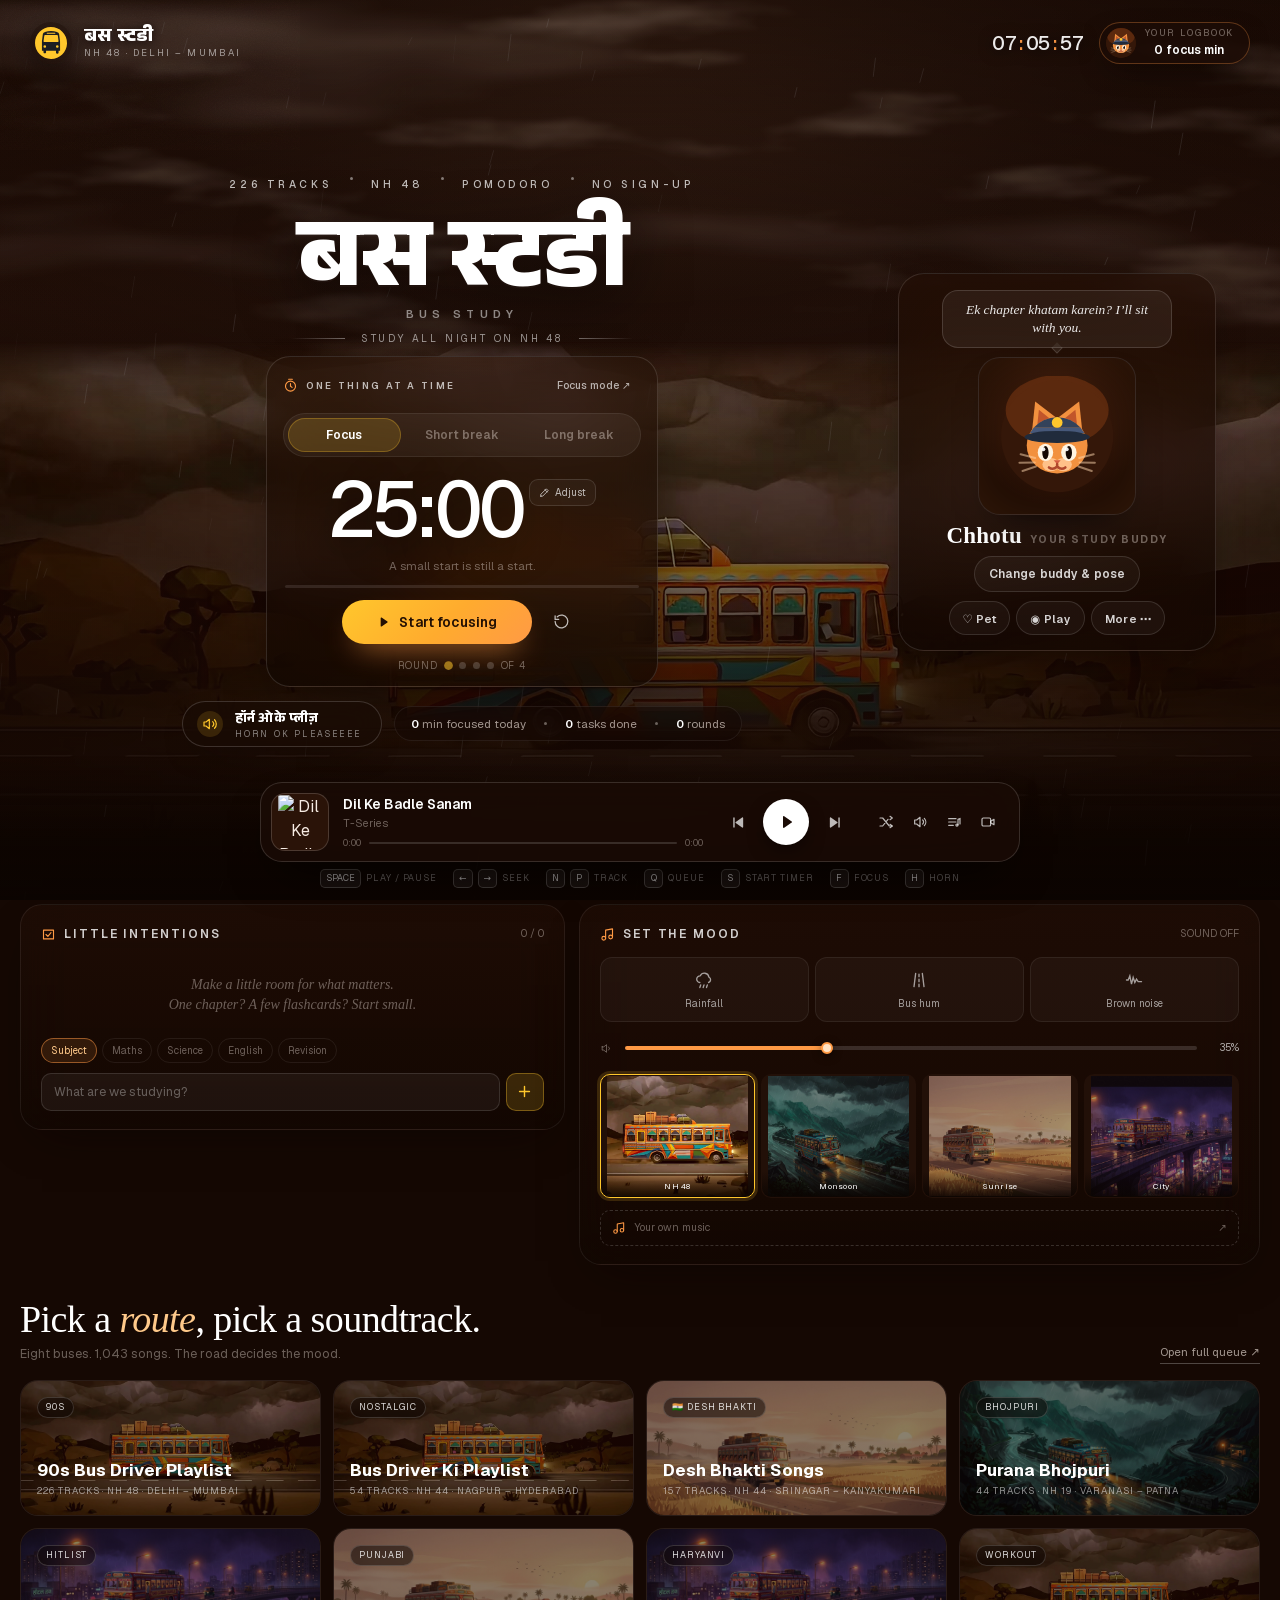
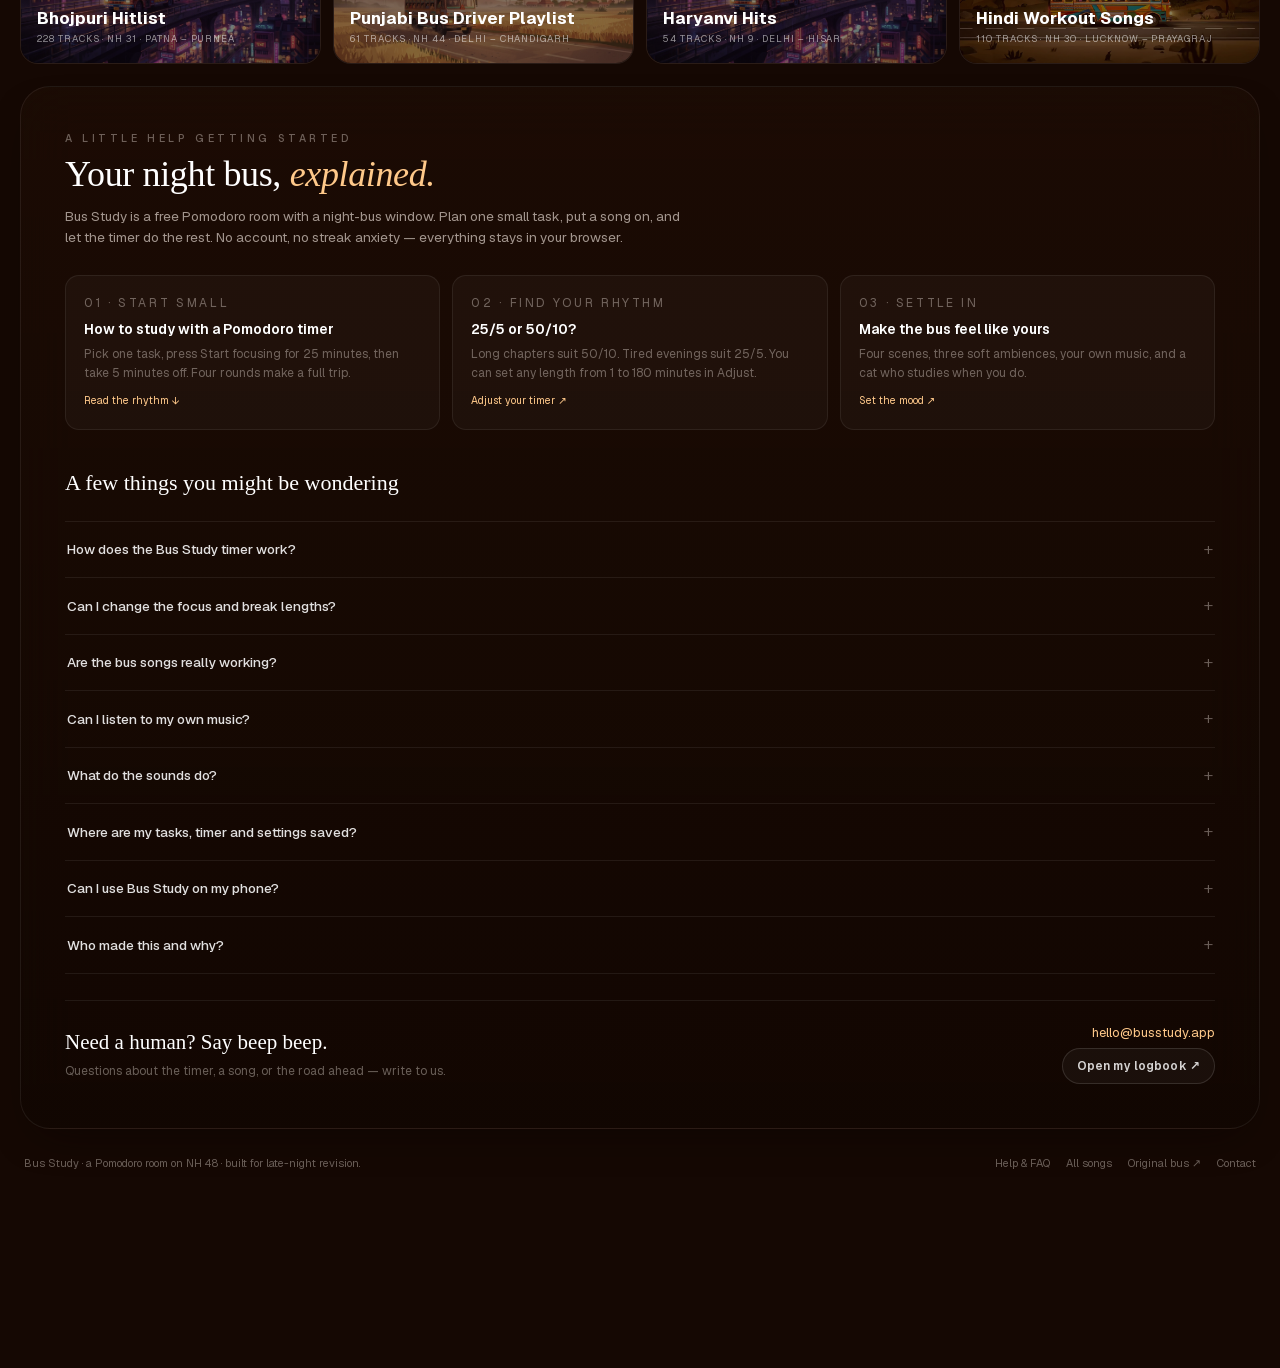
==== index.html @ 92a0882b "https://github.com/darkrho07/bus-study.git" ====
<!DOCTYPE html>
<html lang="en">
<head>
<meta charset="utf-8">
<meta name="viewport" content="width=device-width, initial-scale=1">
<title>Bus Study — A Night-Bus Pomodoro Room &amp; 90s Hindi Playlist</title>
<meta name="description" content="Study all night on NH 48. A free Pomodoro timer, tiny task list, soft rain and 1,000+ nostalgic Hindi songs — no login, no sign-up, just you and the road.">
<meta name="theme-color" content="#150803">
<meta name="color-scheme" content="dark">
<meta property="og:title" content="Bus Study — study all night on NH 48">
<meta property="og:description" content="A Pomodoro room on a night bus: 90s Hindi songs, rain on the window, one chapter at a time.">
<meta property="og:type" content="website">
<link rel="icon" href="data:image/svg+xml,%3Csvg xmlns='http://www.w3.org/2000/svg' viewBox='0 0 24 24'%3E%3Ccircle cx='12' cy='12' r='12' fill='%23ffc72c'/%3E%3Cpath d='M7 6.4h10a1.2 1.2 0 0 1 1.2 1.2v8.2a1.2 1.2 0 0 1-1.2 1.2h-.6v1a1 1 0 0 1-2 0v-1H9.6v1a1 1 0 0 1-2 0v-1H7A1.2 1.2 0 0 1 5.8 15.8V7.6A1.2 1.2 0 0 1 7 6.4Zm1.1 2.2v3.1h7.8V8.6H8.1Zm.3 5.4a.9.9 0 1 0 0 1.8.9.9 0 0 0 0-1.8Zm7.2 0a.9.9 0 1 0 0 1.8.9.9 0 0 0 0-1.8Z' fill='%231c1e23'/%3E%3C/svg%3E">
<link rel="manifest" href="manifest.webmanifest">
<link rel="apple-touch-icon" href="assets/icon-192.png">
<link rel="stylesheet" href="css/style.css">
</head>
<body data-page="home">

<!-- ======================= BACKGROUND SCENE ======================= -->
<div class="scene" aria-hidden="true">
  <video class="scene__media" id="sceneVideo" autoplay muted loop playsinline preload="metadata" poster="assets/road.jpg">
    <source src="assets/road-wide.mp4" type="video/mp4" media="(min-width: 900px)">
    <source src="assets/road.mp4" type="video/mp4">
  </video>
  <div class="scene__still" id="sceneStill" style="background-image:url('assets/road.jpg')"></div>
  <div class="scene__veil"></div>
  <div class="scene__clouds"></div>
  <svg class="scene__grain" xmlns="http://www.w3.org/2000/svg" preserveAspectRatio="none">
    <filter id="film-grain">
      <feTurbulence type="fractalNoise" baseFrequency="0.85" numOctaves="3" seed="17" stitchTiles="stitch" result="noise"></feTurbulence>
      <feColorMatrix in="noise" type="saturate" values="0" result="mono"></feColorMatrix>
      <feComponentTransfer in="mono">
        <feFuncR type="discrete" tableValues="0.15 0.35 0.55 0.75 0.95"></feFuncR>
        <feFuncG type="discrete" tableValues="0.15 0.35 0.55 0.75 0.95"></feFuncG>
        <feFuncB type="discrete" tableValues="0.15 0.35 0.55 0.75 0.95"></feFuncB>
      </feComponentTransfer>
    </filter>
    <rect width="100%" height="100%" filter="url(#film-grain)"></rect>
  </svg>
</div>
<canvas id="rain" aria-hidden="true"></canvas>

<!-- ======================= HEADER ======================= -->
<header class="site-header">
  <a class="brand" href="index.html" aria-label="Bus Study home">
    <span class="brand__mark">
      <svg viewBox="0 0 24 24" width="32" height="32" aria-hidden="true">
        <path d="m12.06 24c6.72-.17 12.11-5.64 11.94-12.06a12 12 0 1 0 -11.94 12.06" fill="#ffc72c"></path>
        <path d="m18.78 10.67-.66-5.17c-.16-.93-.75-1.3-1.63-1.68a14.25 14.25 0 0 0 -4.49-.82 14.32 14.32 0 0 0 -4.5.82c-.86.37-1.45.75-1.63 1.68l-.66 5.17v7.15h1.17v1.25a1 1 0 0 0 1.91 0v-1.25h7.45v1.25a.91.91 0 0 0 .48.8 1 1 0 0 0 1 0 .88.88 0 0 0 .47-.8v-1.25h1.13zm-9.57-6.36h5.61a.42.42 0 0 1 .43.41.42.42 0 0 1 -.43.42h-5.61a.43.43 0 0 1 -.43-.42.42.42 0 0 1 .43-.41zm-2.79 6.21.58-4.09a.54.54 0 0 1 .51-.43h9.06a.56.56 0 0 1 .54.44l.54 4.09a.33.33 0 0 1 0 .14.49.49 0 0 1 -.16.37.54.54 0 0 1 -.38.15h-10.17a.56.56 0 0 1 -.38-.19.57.57 0 0 1 -.14-.38.33.33 0 0 1 0-.1zm.92 5.09a1 1 0 1 1 1-1 1 1 0 0 1 -.3.7 1 1 0 0 1 -.7.3zm9.36 0a1 1 0 1 1 1-1 1 1 0 0 1 -.3.7 1.06 1.06 0 0 1 -.72.29z" fill="#1c1e23"></path>
      </svg>
    </span>
    <span class="brand__text">
      <span class="brand__name">बस स्टडी</span>
      <span class="brand__route" id="brandRoute">NH 48 · DELHI – MUMBAI</span>
    </span>
  </a>

  <div class="header-right">
    <div class="clock" aria-label="Local time"><span id="clockH">00</span><em>:</em><span id="clockM">00</span><em>:</em><span id="clockS">00</span></div>
    <button class="buddy-chip" type="button" aria-haspopup="dialog" data-open="logbook">
      <span class="buddy-chip__avatar" aria-hidden="true">
        <svg viewBox="0 0 48 48" aria-hidden="true">
          <circle cx="24" cy="24" r="24" fill="#341709"></circle>
          <ellipse cx="24" cy="13" rx="22" ry="15" fill="#8a3f14" opacity=".45"></ellipse>
          <path d="M13.2 22.5 14.6 9.2 24.2 16.6Z" fill="#f2913f"></path>
          <path d="M34.8 22.5 33.4 9.2 23.8 16.6Z" fill="#f2913f"></path>
          <path d="M15.4 20.4 16.2 12.8 21.6 17.1Z" fill="#c1552a"></path>
          <path d="M32.6 20.4 31.8 12.8 26.4 17.1Z" fill="#c1552a"></path>
          <ellipse cx="24" cy="28" rx="13" ry="12" fill="#f2913f"></ellipse>
          <ellipse cx="21.3" cy="36.2" rx="3.6" ry="2.8" fill="#ffc189"></ellipse>
          <ellipse cx="26.7" cy="36.2" rx="3.6" ry="2.8" fill="#ffc189"></ellipse>
          <g stroke="#ffd9b0" stroke-width=".9" stroke-linecap="round" opacity=".5">
            <path d="M14.6 33.4 8.4 31.8M14.4 35.3 7.9 35.4M14.9 37 9.2 38.9"></path>
            <path d="M33.4 33.4 39.6 31.8M33.6 35.3 40.1 35.4M33.1 37 38.8 38.9"></path>
          </g>
          <ellipse cx="19" cy="31" rx="3.3" ry="3.7" fill="#fff4e2"></ellipse>
          <ellipse cx="29" cy="31" rx="3.3" ry="3.7" fill="#fff4e2"></ellipse>
          <ellipse cx="19" cy="31.1" rx="1.35" ry="2.8" fill="#150803"></ellipse>
          <ellipse cx="29" cy="31.1" rx="1.35" ry="2.8" fill="#150803"></ellipse>
          <circle cx="18.1" cy="29.6" r=".85" fill="#fff" opacity=".9"></circle>
          <circle cx="28.1" cy="29.6" r=".85" fill="#fff" opacity=".9"></circle>
          <path d="M22.5 34.3h3L24 36Z" fill="#d75c40"></path>
          <path d="M24 36v1M24 37q-1.8 1.7-3.5.4M24 37q1.8 1.7 3.5.4" stroke="#b0472c" stroke-width="1.1" stroke-linecap="round" fill="none"></path>
          <path d="M13.94 20.4a13 12 0 0 1 20.12 0Z" fill="#33425a"></path>
          <path d="M13.94 20.4h20.12l1.66 2.4H12.28Z" fill="#46587a"></path>
          <ellipse cx="24" cy="24.4" rx="14" ry="2.6" fill="#202b3c"></ellipse>
          <circle cx="24" cy="18.2" r="2.3" fill="#ffc72c"></circle>
        </svg>
      </span>
      <span>
        <small>Your logbook</small>
        <span id="chipStreak">0 focus min</span>
      </span>
    </button>
  </div>
</header>

<main class="page">
  <!-- ======================= HERO ======================= -->
  <section class="hero" id="top">
    <div class="hero-copy">
      <div class="hero__eyebrow eyebrow">
        <span id="heroCount">226 TRACKS</span><i></i><span id="heroRoute">NH 48</span><i></i><span>POMODORO</span><i></i><span>NO SIGN-UP</span>
      </div>

      <h1 class="hero__title">बस स्टडी<span class="latin">Bus Study</span></h1>

      <div class="hero__sub rule">Study all night on NH 48</div>


      <div class="hero-timer">
      <!-- timer -->
      <article class="timer-card timer-card--hero" id="timerCard">
        <div class="card__head">
          <span class="card__title">
            <svg width="15" height="15" viewBox="0 0 24 24" fill="none" stroke="currentColor" stroke-width="1.8" stroke-linecap="round" aria-hidden="true"><circle cx="12" cy="13" r="8"></circle><path d="M12 9v4l2.5 2M9 2h6"></path></svg>
            One thing at a time
          </span>
          <button class="btn btn--quiet btn--sm" type="button" id="focusModeBtn" title="Focus mode (F)">Focus mode ↗</button>
        </div>

        <div class="timer-tabs" role="tablist" aria-label="Timer mode">
          <button class="timer-tab" role="tab" id="tab-focus" aria-selected="true" data-mode="focus">Focus</button>
          <button class="timer-tab" role="tab" id="tab-short" aria-selected="false" data-mode="short">Short break</button>
          <button class="timer-tab" role="tab" id="tab-long" aria-selected="false" data-mode="long">Long break</button>
        </div>

        <div class="timer-display">
          <div class="timer-digits" id="timerDigits" role="timer" aria-live="off">25:00</div>
          <button class="timer-adjust" type="button" data-open="rhythm" title="Adjust timer lengths">
            <svg width="11" height="11" viewBox="0 0 24 24" fill="none" stroke="currentColor" stroke-width="2" stroke-linecap="round" aria-hidden="true"><path d="M4 20h4L20 8l-4-4L4 16v4Z"></path><path d="m13 6 5 5"></path></svg>
            Adjust
          </button>
        </div>

        <p class="timer-meta" id="timerMeta">A small start is still a start.</p>

        <div class="timer-progress" aria-hidden="true"><i id="timerProgress"></i></div>

        <div class="timer-actions">
          <button class="btn btn--primary" type="button" id="startBtn">
            <svg width="14" height="14" viewBox="0 0 24 24" fill="currentColor" aria-hidden="true"><path d="M8 5.1v13.8c0 .8.9 1.3 1.6.8l10-6.9c.6-.4.6-1.2 0-1.6l-10-6.9c-.7-.5-1.6 0-1.6.8Z"/></svg>
            <span>Start focusing</span>
          </button>
          <button class="icon-btn" type="button" id="resetBtn" aria-label="Reset timer" title="Reset timer">
            <svg width="17" height="17" viewBox="0 0 24 24" fill="none" stroke="currentColor" stroke-width="1.8" stroke-linecap="round" stroke-linejoin="round" aria-hidden="true"><path d="M3 12a9 9 0 1 0 3-6.7"></path><path d="M3 4v5h5"></path></svg>
          </button>
        </div>

        <div class="rounds" id="rounds" aria-label="Pomodoro rounds">
          <span>Round</span>
          <i class="now"></i><i></i><i></i><i></i>
          <span>of 4</span>
        </div>
      </article>
      </div>

      <div class="hero-foot">
        <div class="horn-wrap" id="hornWrap">
          <button class="horn" id="hornBtn" type="button" aria-label="Play the bus horn">
            <span class="horn__icon">
              <svg width="16" height="16" viewBox="0 0 24 24" fill="none" stroke="currentColor" stroke-width="1.8" stroke-linecap="round" stroke-linejoin="round" aria-hidden="true">
                <path d="M3 9v6h3l5 4V5L6 9H3Z"></path><path d="M16 8.5a5 5 0 0 1 0 7"></path><path d="M18.8 5.6a9 9 0 0 1 0 12.8"></path>
              </svg>
            </span>
            <span class="horn__label">
              <span class="horn__hi">हॉर्न ओके प्लीज़</span>
              <span class="horn__en">Horn ok pleaseeee</span>
            </span>
          </button>
          <span class="horn-ring"></span>
        </div>
      <div class="hero__stats">
        <span><b id="statFocus">0</b> min focused today</span>
        <span class="dot"></span>
        <span><b id="statTasks">0</b> tasks done</span>
        <span class="dot"></span>
        <span><b id="statRounds">0</b> rounds</span>
      </div>
      </div>
    </div>

    <aside class="buddy-card" aria-label="Your study buddy">
      <p class="buddy-bubble" id="buddyBubble">Ek chapter khatam karein? I’ll sit with you.</p>
      <button class="buddy-avatar" id="buddyAvatar" type="button" aria-label="Pet your study buddy">
        <svg viewBox="0 0 48 48" aria-hidden="true">
          <circle cx="24" cy="24" r="24" fill="#341709"></circle>
          <ellipse cx="24" cy="13" rx="22" ry="15" fill="#8a3f14" opacity=".45"></ellipse>
          <path d="M13.2 22.5 14.6 9.2 24.2 16.6Z" fill="#f2913f"></path>
          <path d="M34.8 22.5 33.4 9.2 23.8 16.6Z" fill="#f2913f"></path>
          <path d="M15.4 20.4 16.2 12.8 21.6 17.1Z" fill="#c1552a"></path>
          <path d="M32.6 20.4 31.8 12.8 26.4 17.1Z" fill="#c1552a"></path>
          <ellipse cx="24" cy="28" rx="13" ry="12" fill="#f2913f"></ellipse>
          <ellipse cx="21.3" cy="36.2" rx="3.6" ry="2.8" fill="#ffc189"></ellipse>
          <ellipse cx="26.7" cy="36.2" rx="3.6" ry="2.8" fill="#ffc189"></ellipse>
          <g stroke="#ffd9b0" stroke-width=".9" stroke-linecap="round" opacity=".5">
            <path d="M14.6 33.4 8.4 31.8M14.4 35.3 7.9 35.4M14.9 37 9.2 38.9"></path>
            <path d="M33.4 33.4 39.6 31.8M33.6 35.3 40.1 35.4M33.1 37 38.8 38.9"></path>
          </g>
          <ellipse cx="19" cy="31" rx="3.3" ry="3.7" fill="#fff4e2"></ellipse>
          <ellipse cx="29" cy="31" rx="3.3" ry="3.7" fill="#fff4e2"></ellipse>
          <ellipse cx="19" cy="31.1" rx="1.35" ry="2.8" fill="#150803"></ellipse>
          <ellipse cx="29" cy="31.1" rx="1.35" ry="2.8" fill="#150803"></ellipse>
          <circle cx="18.1" cy="29.6" r=".85" fill="#fff" opacity=".9"></circle>
          <circle cx="28.1" cy="29.6" r=".85" fill="#fff" opacity=".9"></circle>
          <path d="M22.5 34.3h3L24 36Z" fill="#d75c40"></path>
          <path d="M24 36v1M24 37q-1.8 1.7-3.5.4M24 37q1.8 1.7 3.5.4" stroke="#b0472c" stroke-width="1.1" stroke-linecap="round" fill="none"></path>
          <path d="M13.94 20.4a13 12 0 0 1 20.12 0Z" fill="#33425a"></path>
          <path d="M13.94 20.4h20.12l1.66 2.4H12.28Z" fill="#46587a"></path>
          <ellipse cx="24" cy="24.4" rx="14" ry="2.6" fill="#202b3c"></ellipse>
          <circle cx="24" cy="18.2" r="2.3" fill="#ffc72c"></circle>
        </svg>
        <video id="catVideo" src="assets/dancing-cat.webm" loop muted playsinline preload="none" aria-hidden="true"></video>
        <span class="buddy-pets" id="buddyPets" aria-hidden="true"></span>
      </button>
      <div>
        <h2 class="buddy-name"><span class="sr-only">Study buddy: </span><span id="buddyName" style="font-family:inherit;font-size:inherit;letter-spacing:inherit;text-transform:none;color:inherit;margin:0">Chhotu</span><span>your study buddy</span></h2>
      </div>
      <button class="btn btn--ghost btn--sm" type="button" data-open="buddy">Change buddy &amp; pose</button>
      <div class="buddy-actions">
        <button class="btn btn--ghost btn--sm" type="button" id="petBtn">♡ Pet</button>
        <button class="btn btn--ghost btn--sm" type="button" id="playBtn">◉ Play</button>
        <button class="btn btn--ghost btn--sm" type="button" data-open="buddy">More ⋯</button>
      </div>
    </aside>
  </section>

  <!-- ======================= DESK ======================= -->
  <section class="desk" aria-label="Study desk">
    <!-- tasks -->
    <article class="card card--tasks" aria-labelledby="tasksTitle">
      <div class="card__head">
        <span class="card__title" id="tasksTitle">
          <svg width="15" height="15" viewBox="0 0 24 24" fill="none" stroke="currentColor" stroke-width="1.8" stroke-linecap="round" stroke-linejoin="round" aria-hidden="true"><path d="M4 5h16v14H4z"></path><path d="m8 12 3 3 5-6"></path></svg>
          Little intentions
        </span>
        <span class="task-total" id="taskTotal">0 / 0</span>
      </div>

      <div id="taskEmpty" class="task-empty">Make a little room for what matters.<br>One chapter? A few flashcards? Start small.</div>
      <ul class="task-list" id="taskList" aria-live="polite"></ul>

      <div class="task-subject" id="subjectRow" aria-label="Subject for the new task">
        <button type="button" aria-pressed="true" data-subject="">Subject</button>
        <button type="button" aria-pressed="false" data-subject="Maths">Maths</button>
        <button type="button" aria-pressed="false" data-subject="Science">Science</button>
        <button type="button" aria-pressed="false" data-subject="English">English</button>
        <button type="button" aria-pressed="false" data-subject="Revision">Revision</button>
      </div>

      <form class="task-add" id="taskForm" autocomplete="off">
        <input class="task-input" id="taskInput" type="text" maxlength="120" placeholder="What are we studying?" aria-label="New study task">
        <button type="submit" aria-label="Add task">
          <svg width="17" height="17" viewBox="0 0 24 24" fill="none" stroke="currentColor" stroke-width="2" stroke-linecap="round" aria-hidden="true"><path d="M12 5v14M5 12h14"></path></svg>
        </button>
      </form>
    </article>

    <!-- mood -->
    <article class="card card--mood" aria-labelledby="moodTitle">
      <div class="card__head">
        <span class="card__title" id="moodTitle">
          <svg width="15" height="15" viewBox="0 0 24 24" fill="none" stroke="currentColor" stroke-width="1.8" stroke-linecap="round" stroke-linejoin="round" aria-hidden="true"><path d="M9 18V5l11-2v13"></path><circle cx="6" cy="18" r="3"></circle><circle cx="17" cy="16" r="3"></circle></svg>
          Set the mood
        </span>
        <span class="card__hint" id="soundState">SOUND OFF</span>
      </div>

      <div class="mood-card-inner">
        <div style="flex:1;min-width:0">
          <div class="mood-grid">
            <button class="mood" type="button" data-amb="rain" aria-pressed="false" title="Rainfall on the window">
              <svg viewBox="0 0 24 24" fill="none" stroke="currentColor" stroke-width="1.6" stroke-linecap="round" stroke-linejoin="round" aria-hidden="true"><path d="M7 15a4 4 0 0 1 .5-8 5.5 5.5 0 0 1 10.4 1.5A3.5 3.5 0 0 1 17.5 15"></path><path d="m8 18-1 3M12 18l-1 3M16 18l-1 3"></path></svg>
              <span>Rainfall</span>
            </button>
            <button class="mood" type="button" data-amb="road" aria-pressed="false" title="Night highway hum">
              <svg viewBox="0 0 24 24" fill="none" stroke="currentColor" stroke-width="1.6" stroke-linecap="round" stroke-linejoin="round" aria-hidden="true"><path d="M6 20 8 4M18 20 16 4"></path><path d="M12 5v3M12 11v3M12 17v3"></path></svg>
              <span>Bus hum</span>
            </button>
            <button class="mood" type="button" data-amb="brown" aria-pressed="false" title="Brown noise">
              <svg viewBox="0 0 24 24" fill="none" stroke="currentColor" stroke-width="1.6" stroke-linecap="round" aria-hidden="true"><path d="M3 12h2l2-5 2 10 2-8 2 6 2-4 2 3h4"></path></svg>
              <span>Brown noise</span>
            </button>
          </div>

          <div class="volume-row">
            <svg width="13" height="13" viewBox="0 0 24 24" fill="none" stroke="currentColor" stroke-width="1.7" stroke-linecap="round" stroke-linejoin="round" aria-hidden="true"><path d="M4 9v6h3l5 4V5L7 9H4Z"></path><path d="M16 9a4 4 0 0 1 0 6"></path></svg>
            <input type="range" id="ambVolume" min="0" max="100" value="35" aria-label="Ambience volume">
            <span class="vol-val" id="ambVolVal">35%</span>
          </div>
        </div>

        <div style="flex:1.1;min-width:0">
          <div class="scene-row" id="sceneRow" role="group" aria-label="Change scenery">
            <button class="scene-thumb" type="button" data-scene="night" aria-pressed="true" title="NH 48 at night">
              <img src="assets/road.jpg" alt="" loading="lazy"><span>NH 48</span>
            </button>
            <button class="scene-thumb" type="button" data-scene="monsoon" aria-pressed="false" title="Monsoon ghat">
              <img src="assets/scenes/monsoon.jpg" alt="" loading="lazy"><span>Monsoon</span>
            </button>
            <button class="scene-thumb" type="button" data-scene="sunrise" aria-pressed="false" title="Sunrise fields">
              <img src="assets/scenes/sunrise.jpg" alt="" loading="lazy"><span>Sunrise</span>
            </button>
            <button class="scene-thumb" type="button" data-scene="city" aria-pressed="false" title="City flyover">
              <img src="assets/scenes/city.jpg" alt="" loading="lazy"><span>City</span>
            </button>
          </div>

          <button class="own-music" type="button" id="ownMusicBtn">
            <span style="display:flex;align-items:center;gap:8px;min-width:0">
              <svg width="14" height="14" viewBox="0 0 24 24" fill="none" stroke="currentColor" stroke-width="1.8" stroke-linecap="round" stroke-linejoin="round" aria-hidden="true"><path d="M9 18V5l11-2v13"></path><circle cx="6" cy="18" r="3"></circle><circle cx="17" cy="16" r="3"></circle></svg>
              <span id="ownMusicLabel">Your own music</span>
            </span>
            <span aria-hidden="true" style="color:var(--faint)">↗</span>
          </button>
          <input type="file" id="ownMusicInput" accept="audio/*" hidden>
        </div>
      </div>
    </article>
  </section>

  <!-- ======================= ROUTES ======================= -->
  <section class="routes" aria-labelledby="routesTitle">
    <div class="section-head">
      <div>
        <h2 id="routesTitle">Pick a <em>route</em>, pick a soundtrack.</h2>
        <p>Eight buses. 1,043 songs. The road decides the mood.</p>
      </div>
      <a class="see-all" href="playlist.html?route=90s-bus-driver-playlist">Open full queue ↗</a>
    </div>
    <div class="route-grid" id="routeGrid"></div>
  </section>

  <!-- ======================= EXPLAINED / FAQ ======================= -->
  <section class="sheet" id="about" aria-labelledby="aboutTitle">
    <p class="eyebrow eyebrow--dim">A little help getting started</p>
    <h2 id="aboutTitle" style="margin-top:8px">Your night bus, <em>explained.</em></h2>
    <p class="lede">Bus Study is a free Pomodoro room with a night-bus window. Plan one small task, put a song on, and let the timer do the rest. No account, no streak anxiety — everything stays in your browser.</p>

    <div class="guide-grid">
      <article class="guide">
        <p class="guide__no">01 · Start small</p>
        <h3>How to study with a Pomodoro timer</h3>
        <p>Pick one task, press Start focusing for 25 minutes, then take 5 minutes off. Four rounds make a full trip.</p>
        <span class="guide__more">Read the rhythm ↓</span>
      </article>
      <article class="guide">
        <p class="guide__no">02 · Find your rhythm</p>
        <h3>25/5 or 50/10?</h3>
        <p>Long chapters suit 50/10. Tired evenings suit 25/5. You can set any length from 1 to 180 minutes in Adjust.</p>
        <span class="guide__more">Adjust your timer ↗</span>
      </article>
      <article class="guide">
        <p class="guide__no">03 · Settle in</p>
        <h3>Make the bus feel like yours</h3>
        <p>Four scenes, three soft ambiences, your own music, and a cat who studies when you do.</p>
        <span class="guide__more">Set the mood ↗</span>
      </article>
    </div>

    <h3 style="font-family:var(--font-serif);font-weight:400;font-size:22px;margin-top:36px;color:#fff">A few things you might be wondering</h3>
    <div class="faq-list">
      <details class="faq">
        <summary>How does the Bus Study timer work?</summary>
        <div class="faq__body">Choose Focus, add a task, and press <b>Start focusing</b>. The default is 25 minutes of study followed by a 5-minute short break. After four completed focus rounds the timer prepares a 15-minute long break. Every next session starts when you choose — the timer never runs away from you.</div>
      </details>
      <details class="faq">
        <summary>Can I change the focus and break lengths?</summary>
        <div class="faq__body">Yes. Click <b>Adjust</b> beside the countdown and pick whole minutes from 1 to 180 for focus, short breaks and long breaks. Saving resets the current countdown. Your rhythm is remembered in this browser.</div>
      </details>
      <details class="faq">
        <summary>Are the bus songs really working?</summary>
        <div class="faq__body">Yes — the bottom player is a real YouTube player. Press play, pick any of the eight routes, or open the queue with <kbd>Q</kbd>. Songs stream from YouTube, so they are the original uploads (and they need an internet connection). Some videos may show ads or be unavailable in your region.</div>
      </details>
      <details class="faq">
        <summary>Can I listen to my own music?</summary>
        <div class="faq__body">Choose <b>Your own music</b> in Set the mood and pick an audio file from your device. It plays locally, loops quietly under the ambience, and is never uploaded. You will need to choose it again after a reload.</div>
      </details>
      <details class="faq">
        <summary>What do the sounds do?</summary>
        <div class="faq__body">Rainfall, bus hum and brown noise are synthesised live in your browser — no audio files, no network. Layer them with the volume slider. The horn (<kbd>H</kbd>) is synthesised too, just for fun.</div>
      </details>
      <details class="faq">
        <summary>Where are my tasks, timer and settings saved?</summary>
        <div class="faq__body">Tasks, timer lengths, buddy name, scene, sound settings and your focus totals live in <b>localStorage</b> in this browser. They never leave your device, do not sync between devices, and clearing site data removes them.</div>
      </details>
      <details class="faq">
        <summary>Can I use Bus Study on my phone?</summary>
        <div class="faq__body">Yes. The desk stacks, the player docks to the bottom, and focus mode fills the screen. Add it to your home screen for a full-screen night bus. On iOS, YouTube playback needs a tap on the play button.</div>
      </details>
      <details class="faq">
        <summary>Who made this and why?</summary>
        <div class="faq__body">Bus Study is a love letter to overnight buses, 90s Hindi cassettes and the small discipline of one chapter at a time. It was rebuilt from the spirit of <a href="https://busdriver.wtf/" target="_blank" rel="noopener">busdriver.wtf</a> with a Pomodoro room inspired by cosy study spaces. It is free and has no ads.</div>
      </details>
    </div>

    <div class="contact-strip">
      <div>
        <h3>Need a human? Say beep beep.</h3>
        <p>Questions about the timer, a song, or the road ahead — write to us.</p>
      </div>
      <div style="display:flex;flex-direction:column;gap:6px;align-items:flex-end">
        <a class="mail" href="mailto:hello@busstudy.app">hello@busstudy.app</a>
        <button class="btn btn--ghost btn--sm" type="button" data-open="logbook">Open my logbook ↗</button>
      </div>
    </div>
  </section>

  <footer class="site-footer">
    <p>Bus Study · a Pomodoro room on NH 48 · built for late-night revision.</p>
    <nav>
      <a href="#about">Help &amp; FAQ</a>
      <a href="playlist.html?route=90s-bus-driver-playlist">All songs</a>
      <a href="https://busdriver.wtf/" target="_blank" rel="noopener">Original bus ↗</a>
      <a href="mailto:hello@busstudy.app">Contact</a>
    </nav>
  </footer>
</main>

<!-- ======================= PLAYER DOCK ======================= -->
<div class="dock-wrap">
  <div class="dock" id="dock" aria-label="Bus radio">
    <button class="dock__art" id="dockArt" type="button" title="Show the video" aria-label="Show the video">
      <img id="dockImg" alt="" src="https://i.ytimg.com/vi/fvwyPGBOEgY/hqdefault.jpg">
      <span class="eq" aria-hidden="true"><i></i><i></i><i></i><i></i></span>
    </button>

    <div class="dock__info">
      <p class="dock__title" id="dockTitle">Dil Ke Badle Sanam</p>
      <p class="dock__artist" id="dockArtist">T-Series</p>
      <div class="dock__seek">
        <span id="seekNow">0:00</span>
        <div class="dock__bar" id="seekBar" role="slider" tabindex="0" aria-label="Seek" aria-valuemin="0" aria-valuemax="100" aria-valuenow="0"><i id="seekFill"></i></div>
        <span id="seekDur">0:00</span>
      </div>
    </div>

    <div class="dock__controls">
      <button class="icon-btn" type="button" id="prevBtn" aria-label="Previous track">
        <svg width="17" height="17" viewBox="0 0 24 24" fill="currentColor" aria-hidden="true"><path d="M6 5h2v14H6zM20 5.6v12.8c0 .8-.9 1.2-1.5.8l-9-6.4a1 1 0 0 1 0-1.6l9-6.4c.6-.4 1.5 0 1.5.8Z"/></svg>
      </button>
      <button class="dock__play" type="button" id="playPause" aria-label="Play">
        <svg id="playIcon" width="18" height="18" viewBox="0 0 24 24" fill="currentColor" aria-hidden="true"><path d="M8 5.1v13.8c0 .8.9 1.3 1.6.8l10-6.9c.6-.4.6-1.2 0-1.6l-10-6.9c-.7-.5-1.6 0-1.6.8Z"/></svg>
        <svg id="pauseIcon" width="18" height="18" viewBox="0 0 24 24" fill="currentColor" aria-hidden="true" style="display:none"><path d="M7 5h3.4v14H7zM13.6 5H17v14h-3.4z"/></svg>
      </button>
      <button class="icon-btn" type="button" id="nextBtn" aria-label="Next track">
        <svg width="17" height="17" viewBox="0 0 24 24" fill="currentColor" aria-hidden="true"><path d="M18 5h-2v14h2zM4 5.6v12.8c0 .8.9 1.2 1.5.8l9-6.4a1 1 0 0 0 0-1.6l-9-6.4C4.9 4.4 4 4.8 4 5.6Z"/></svg>
      </button>
    </div>

    <div class="dock__side">
      <button class="icon-btn" type="button" id="shuffleBtn" aria-label="Shuffle the bus" aria-pressed="false" title="Shuffle">
        <svg viewBox="0 0 24 24" fill="none" stroke="currentColor" stroke-width="1.8" stroke-linecap="round" stroke-linejoin="round" aria-hidden="true"><path d="M3 6h4l10 12h4M3 18h4L15 8"></path><path d="M18 3.5 21.5 6 18 8.5M18 15.5l3.5 2.5-3.5 2.5"></path></svg>
      </button>
      <button class="icon-btn" type="button" id="muteBtn" aria-label="Mute" aria-pressed="false" title="Mute">
        <svg id="volIcon" viewBox="0 0 24 24" fill="none" stroke="currentColor" stroke-width="1.8" stroke-linecap="round" stroke-linejoin="round" aria-hidden="true"><path d="M4 9v6h3l5 4V5L7 9H4Z"></path><path d="M16 9a4 4 0 0 1 0 6"></path><path d="M18.5 6.5a8 8 0 0 1 0 11"></path></svg>
        <svg id="muteIcon" viewBox="0 0 24 24" fill="none" stroke="currentColor" stroke-width="1.8" stroke-linecap="round" stroke-linejoin="round" aria-hidden="true" style="display:none"><path d="M4 9v6h3l5 4V5L7 9H4Z"></path><path d="m16 9.5 4.5 5M20.5 9.5 16 14.5"></path></svg>
      </button>
      <button class="icon-btn" type="button" id="queueBtn" aria-label="Toggle queue" aria-expanded="false" title="Queue (Q)">
        <svg viewBox="0 0 24 24" fill="none" stroke="currentColor" stroke-width="1.8" stroke-linecap="round" aria-hidden="true"><path d="M4 7h11M4 12h11M4 17h7M18 8v8M18 8l3-1v8"></path><circle cx="16.4" cy="16.6" r="1.6"></circle></svg>
      </button>
      <button class="icon-btn" type="button" id="videoBtn" aria-label="Show video" aria-pressed="false" title="Video">
        <svg viewBox="0 0 24 24" fill="none" stroke="currentColor" stroke-width="1.8" stroke-linejoin="round" aria-hidden="true"><rect x="3" y="6" width="13" height="12" rx="2"></rect><path d="m16 11 5-3v8l-5-3Z"></path></svg>
      </button>
    </div>
  </div>

  <div class="keys" aria-hidden="true">
    <span><kbd>Space</kbd> Play / pause</span>
    <span><kbd>←</kbd><kbd>→</kbd> Seek</span>
    <span><kbd>N</kbd><kbd>P</kbd> Track</span>
    <span><kbd>Q</kbd> Queue</span>
    <span><kbd>S</kbd> Start timer</span>
    <span><kbd>F</kbd> Focus</span>
    <span><kbd>H</kbd> Horn</span>
  </div>
</div>

<!-- YouTube audio engine (real player, hidden until you ask for video) -->
<div id="ytShell" aria-hidden="true">
  <div id="ytPlayer"></div>
</div>

<!-- ======================= OVERLAYS ======================= -->
<!-- queue -->
<div class="overlay" id="overlay-queue" role="dialog" aria-modal="true" aria-label="Song queue">
  <div class="overlay__scrim" data-close></div>
  <div class="sheet-modal">
    <div class="sheet-modal__head">
      <h3>On the bus · <span id="queueCount">226</span> tracks</h3>
      <div style="display:flex;align-items:center;gap:6px">
        <button class="btn btn--ghost btn--sm" type="button" id="queueShuffle">Shuffle</button>
        <button class="icon-btn" type="button" data-close aria-label="Close queue">
          <svg width="17" height="17" viewBox="0 0 24 24" fill="none" stroke="currentColor" stroke-width="2" stroke-linecap="round" aria-hidden="true"><path d="M6 6l12 12M18 6 6 18"></path></svg>
        </button>
      </div>
    </div>
    <div class="queue-tabs" id="queueTabs" role="tablist" aria-label="Playlists"></div>
    <div class="sheet-modal__body">
      <div id="queueRows"></div>
    </div>
  </div>
</div>

<!-- rhythm -->
<div class="overlay overlay--center" id="overlay-rhythm" role="dialog" aria-modal="true" aria-labelledby="rhythmTitle">
  <div class="overlay__scrim" data-close></div>
  <div class="dialog">
    <button class="icon-btn dialog__close" type="button" data-close aria-label="Close">
      <svg width="16" height="16" viewBox="0 0 24 24" fill="none" stroke="currentColor" stroke-width="2" stroke-linecap="round" aria-hidden="true"><path d="M6 6l12 12M18 6 6 18"></path></svg>
    </button>
    <h3 id="rhythmTitle">Find a pace that feels like you.</h3>
    <p class="sub">A long break comes after four focus rounds. Saving resets the current timer.</p>

    <div class="field">
      <label for="focusLen">Focus minutes <b id="focusLenVal">25</b></label>
      <input type="range" id="focusLen" min="1" max="180" value="25">
    </div>
    <div class="field">
      <label for="shortLen">Short break <b id="shortLenVal">5</b></label>
      <input type="range" id="shortLen" min="1" max="60" value="5">
    </div>
    <div class="field">
      <label for="longLen">Long break <b id="longLenVal">15</b></label>
      <input type="range" id="longLen" min="1" max="60" value="15">
    </div>
    <div class="dialog__actions">
      <button class="btn btn--ghost" type="button" data-close>Cancel</button>
      <button class="btn btn--primary" type="button" id="saveRhythm">Save my rhythm</button>
    </div>
  </div>
</div>

<!-- buddy -->
<div class="overlay overlay--center" id="overlay-buddy" role="dialog" aria-modal="true" aria-labelledby="buddyTitle">
  <div class="overlay__scrim" data-close></div>
  <div class="dialog">
    <button class="icon-btn dialog__close" type="button" data-close aria-label="Close">
      <svg width="16" height="16" viewBox="0 0 24 24" fill="none" stroke="currentColor" stroke-width="2" stroke-linecap="round" aria-hidden="true"><path d="M6 6l12 12M18 6 6 18"></path></svg>
    </button>
    <h3 id="buddyTitle">A name for your little conductor.</h3>
    <p class="sub">Chhotu sits on the dashboard, studies when you do, and naps on breaks.</p>

    <div class="field">
      <label for="buddyInput">Buddy’s name</label>
      <input class="num" type="text" id="buddyInput" maxlength="24" placeholder="Chhotu">
    </div>

    <div class="field">
      <label>Study pose</label>
      <div class="task-subject" id="poseRow">
        <button type="button" data-pose="sit" aria-pressed="true">Sitting</button>
        <button type="button" data-pose="side" aria-pressed="false">Window seat</button>
        <button type="button" data-pose="sleep" aria-pressed="false">Napping</button>
      </div>
    </div>

    <div class="dialog__actions">
      <button class="btn btn--ghost" type="button" data-close>Cancel</button>
      <button class="btn btn--primary" type="button" id="saveBuddy">Save buddy</button>
    </div>
    <p class="dialog__note">Names and poses are stored in this browser only.</p>
  </div>
</div>

<!-- logbook -->
<div class="overlay overlay--center" id="overlay-logbook" role="dialog" aria-modal="true" aria-labelledby="logTitle">
  <div class="overlay__scrim" data-close></div>
  <div class="dialog">
    <button class="icon-btn dialog__close" type="button" data-close aria-label="Close">
      <svg width="16" height="16" viewBox="0 0 24 24" fill="none" stroke="currentColor" stroke-width="2" stroke-linecap="round" aria-hidden="true"><path d="M6 6l12 12M18 6 6 18"></path></svg>
    </button>
    <h3 id="logTitle">Your conductor’s logbook.</h3>
    <p class="sub">Every finished round is another stop on the route. Kept in this browser only.</p>

    <div class="log-grid">
      <div class="log-stat"><b id="logFocus">0</b><span>focus min</span></div>
      <div class="log-stat"><b id="logRounds">0</b><span>rounds</span></div>
      <div class="log-stat"><b id="logDays">0</b><span>days aboard</span></div>
    </div>

    <div class="log-week" id="logWeek" aria-label="Focus minutes over the last seven days"></div>

    <div class="ticket">
      <span>NH 48 · Seat 26</span>
      <span id="ticketNo">TICKET 0000</span>
    </div>

    <div class="dialog__actions">
      <button class="btn btn--ghost" type="button" id="printTicket">Print ticket</button>
      <button class="btn btn--primary" type="button" data-close>Back to studying</button>
    </div>
  </div>
</div>

<!-- focus mode -->
<div class="focus-mode" id="focusMode" role="dialog" aria-modal="true" aria-label="Focus mode">
  <div class="focus-mode__top">
    <span>Bus Study · NH 48</span>
    <button class="btn btn--ghost btn--sm" type="button" id="focusExit">Leave focus mode (Esc)</button>
  </div>

  <p class="focus-mode__eyebrow" id="focusLabel">FOCUS · ROUND 1 OF 4</p>
  <div class="focus-mode__digits" id="focusDigits">25:00</div>
  <div class="focus-mode__bar" aria-hidden="true"><i id="focusProgress"></i></div>
  <p class="focus-mode__task" id="focusTask">One chapter. That’s all.</p>

  <div class="focus-mode__song">
    <img id="focusArt" src="https://i.ytimg.com/vi/fvwyPGBOEgY/hqdefault.jpg" alt="">
    <div>
      <b id="focusSong">Dil Ke Badle Sanam</b>
      <span id="focusArtist">T-Series</span>
    </div>
  </div>

  <div class="focus-mode__controls">
    <button class="btn btn--primary" type="button" id="focusStart">Pause</button>
    <button class="btn btn--ghost" type="button" id="focusReset">Reset</button>
    <button class="btn btn--ghost" type="button" id="focusSkip">Short break</button>
  </div>
  <p class="focus-mode__hint">Space to play / pause · Esc to leave</p>
</div>

<div class="toast-wrap" id="toasts" aria-live="polite"></div>

<script src="js/data.js"></script>
<script src="js/app.js"></script>
</body>
</html>
---- css/style.css ----
/* ==========================================================================
   Bus Study — a night-bus study room on NH 48
   Design system, scene layers, timer desk, player dock and overlays.
   ========================================================================== */

/* ---------- Fonts (local, self-hosted) ------------------------------------ */
@font-face {
  font-family: "Geist";
  font-style: normal;
  font-weight: 100 900;
  font-display: swap;
  src: url("../assets/fonts/geist-latin.woff2") format("woff2");
  unicode-range: U+0000-00FF, U+0131, U+0152-0153, U+02BB-02BC, U+02C6, U+02DA,
    U+02DC, U+0304, U+0308, U+0329, U+2000-206F, U+20AC, U+2122, U+2191, U+2193,
    U+2212, U+2215, U+FEFF, U+FFFD;
}
@font-face {
  font-family: "Geist";
  font-style: normal;
  font-weight: 100 900;
  font-display: swap;
  src: url("../assets/fonts/geist-ext.woff2") format("woff2");
  unicode-range: U+0100-02BA, U+02BD-02C5, U+02C7-02CC, U+02CE-02D7, U+02DD-02FF,
    U+1D00-1DBF, U+1E00-1E9F, U+1EF2-1EFF, U+2020, U+20A0-20AB, U+20AD-20C0,
    U+2113, U+2C60-2C7F, U+A720-A7FF;
}
@font-face {
  font-family: "Anek Devanagari";
  font-style: normal;
  font-weight: 100 800;
  font-stretch: 100%;
  font-display: swap;
  src: url("../assets/fonts/anek-devanagari.woff2") format("woff2");
  unicode-range: U+0900-097F, U+1CD0-1CF9, U+200C-200D, U+20A8, U+20B9, U+20F0,
    U+25CC, U+A830-A839, U+A8E0-A8FF, U+11B00-11B09;
}

/* ---------- Tokens -------------------------------------------------------- */
:root {
  --dusk: #150803;
  --dusk-2: #1e0e06;
  --foreground: #f7ece4;
  --muted: rgba(247, 236, 228, 0.62);
  --faint: rgba(247, 236, 228, 0.38);
  --ember: #ff9a45;
  --ember-soft: #ffc98a;
  --gold: #ffc72c;
  --rose: #ff4f9a;
  --font-sans: "Geist", ui-sans-serif, system-ui, -apple-system, "Segoe UI", sans-serif;
  --font-display: "Anek Devanagari", "Geist", ui-sans-serif, sans-serif;
  --font-serif: "Iowan Old Style", "Palatino Linotype", Palatino, Georgia, "Times New Roman", serif;
  --glass: rgba(30, 14, 6, 0.52);
  --glass-strong: rgba(24, 11, 5, 0.78);
  --line: rgba(255, 255, 255, 0.12);
  --line-soft: rgba(255, 255, 255, 0.07);
  --radius-xl: 30px;
  --radius-lg: 22px;
  --radius-md: 16px;
  --radius-sm: 12px;
  --ease: cubic-bezier(0.16, 1, 0.3, 1);
  --dock-h: 96px;
  --header-h: 104px;
  --shadow-deep: 0 24px 60px -24px rgba(10, 4, 1, 0.9);
  --shadow-soft: 0 18px 44px -22px rgba(10, 4, 1, 0.75);
}

*,
*::before,
*::after { box-sizing: border-box; }

html {
  -webkit-text-size-adjust: 100%;
  scroll-behavior: smooth;
  background: var(--dusk);
}

body {
  margin: 0;
  min-height: 100vh;
  color: var(--foreground);
  background: transparent;
  font-family: var(--font-sans);
  font-size: 16px;
  line-height: 1.5;
  -webkit-font-smoothing: antialiased;
  overscroll-behavior-y: none;
  padding-bottom: calc(var(--dock-h) + 46px);
}

body.modal-open { overflow: hidden; }

button,
input,
select { font: inherit; color: inherit; }
button { border: 0; background: none; cursor: pointer; -webkit-tap-highlight-color: transparent; }
button:disabled { cursor: default; }
a { color: inherit; }
img, svg, video { display: block; max-width: 100%; }
h1, h2, h3, h4, p, figure { margin: 0; }
ul, ol { margin: 0; padding: 0; list-style: none; }
::selection { background: rgba(255, 154, 69, 0.35); color: #fff; }

:focus-visible {
  outline: 2px solid var(--ember);
  outline-offset: 3px;
  border-radius: 6px;
}

.sr-only {
  position: absolute;
  width: 1px; height: 1px;
  padding: 0; margin: -1px;
  overflow: hidden;
  clip: rect(0 0 0 0);
  white-space: nowrap;
  border: 0;
}

/* ---------- Scene layers -------------------------------------------------- */
.scene {
  position: fixed;
  inset: 0;
  z-index: -10;
  overflow: hidden;
  background: var(--dusk);
}
.scene__media,
.scene__still {
  position: absolute;
  left: 0;
  right: 0;
  bottom: 0;
  width: 100%;
  height: var(--scene-h, 68vh);
  object-fit: cover;
  object-position: 32% 62%;
  opacity: 0;
  transition: opacity 1.1s var(--ease);
  will-change: opacity;
  background-color: var(--dusk);
  background-size: cover;
  background-position: 32% 62%;
  background-repeat: no-repeat;
  -webkit-mask-image: linear-gradient(to bottom, transparent 0%, #000 12%, #000 82%, transparent 100%);
  mask-image: linear-gradient(to bottom, transparent 0%, #000 12%, #000 82%, transparent 100%);
}
.scene::before {
  content: "";
  position: absolute;
  inset: 0 0 auto;
  height: 62%;
  background:
    radial-gradient(90% 120% at 50% 0%, #3b2418 0%, #22110a 45%, transparent 78%),
    linear-gradient(180deg, #1b0c04 0%, #27120a 55%, transparent 100%);
}
:root { --scene-h: clamp(340px, 62vh, 760px); }
.scene__media.is-active,
.scene__still.is-active { opacity: 1; }

.scene__veil {
  position: absolute;
  inset: 0;
  background:
    radial-gradient(110% 80% at 50% 18%, rgba(21, 8, 3, 0.06) 0%, rgba(21, 8, 3, 0.34) 52%, rgba(21, 8, 3, 0.78) 100%),
    linear-gradient(180deg, rgba(21, 8, 3, 0.5) 0%, rgba(21, 8, 3, 0.06) 30%, rgba(21, 8, 3, 0.3) 62%, rgba(21, 8, 3, 0.86) 88%, var(--dusk) 100%);
  pointer-events: none;
}
.scene__clouds {
  position: absolute;
  inset: 0;
  background-image: url("../assets/clouds.webp");
  background-size: cover;
  background-position: top;
  opacity: 0.5;
  mix-blend-mode: screen;
  -webkit-mask-image: linear-gradient(to bottom, #000 0%, #000 26%, transparent 58%);
  mask-image: linear-gradient(to bottom, #000 0%, #000 26%, transparent 58%);
  pointer-events: none;
  animation: drift 90s linear infinite alternate;
}
@keyframes drift {
  from { transform: translate3d(-2%, 0, 0) scale(1.03); }
  to { transform: translate3d(2%, 1%, 0) scale(1.06); }
}
.scene__grain {
  position: absolute;
  inset: 0;
  opacity: 0.14;
  mix-blend-mode: soft-light;
  pointer-events: none;
}
#rain {
  position: fixed;
  inset: 0;
  width: 100%;
  height: 100%;
  pointer-events: none;
  z-index: -9;
  opacity: 0.55;
}

/* ---------- Shared bits --------------------------------------------------- */
.glass {
  background: var(--glass);
  border: 1px solid var(--line);
  border-radius: var(--radius-xl);
  backdrop-filter: blur(28px) saturate(1.5);
  -webkit-backdrop-filter: blur(28px) saturate(1.5);
  box-shadow: var(--shadow-deep);
}
.eyebrow {
  font-size: 10.5px;
  letter-spacing: 0.34em;
  text-transform: uppercase;
  color: rgba(255, 255, 255, 0.72);
  font-weight: 500;
}
.eyebrow--dim { color: var(--faint); }
.rule {
  display: flex;
  align-items: center;
  gap: 14px;
  justify-content: center;
  color: rgba(255, 255, 255, 0.55);
  text-transform: uppercase;
  letter-spacing: 0.28em;
  font-size: 10px;
}
.rule::before,
.rule::after {
  content: "";
  width: 54px;
  height: 1px;
  background: linear-gradient(90deg, transparent, rgba(255, 255, 255, 0.38));
}
.rule::after { transform: scaleX(-1); }

.btn {
  display: inline-flex;
  align-items: center;
  justify-content: center;
  gap: 9px;
  height: 44px;
  padding: 0 20px;
  border-radius: 999px;
  font-size: 13.5px;
  font-weight: 600;
  letter-spacing: 0.01em;
  transition: transform 0.2s var(--ease), background 0.2s var(--ease),
    border-color 0.2s var(--ease), color 0.2s var(--ease), box-shadow 0.3s var(--ease);
  white-space: nowrap;
}
.btn:active { transform: scale(0.96); }
.btn--primary {
  background: linear-gradient(135deg, var(--gold), #ffab2e 55%, var(--ember));
  color: #241003;
  box-shadow: 0 14px 30px -14px rgba(255, 154, 69, 0.85);
}
.btn--primary:hover { transform: translateY(-1px) scale(1.015); box-shadow: 0 18px 36px -14px rgba(255, 154, 69, 0.95); }
.btn--ghost {
  border: 1px solid var(--line);
  color: rgba(255, 255, 255, 0.82);
  background: rgba(255, 255, 255, 0.04);
}
.btn--ghost:hover { border-color: rgba(255, 255, 255, 0.28); color: #fff; background: rgba(255, 255, 255, 0.08); }
.btn--quiet { color: var(--faint); height: 36px; padding: 0 14px; font-weight: 500; }
.btn--quiet:hover { color: #fff; }
.btn--sm { height: 36px; padding: 0 14px; font-size: 12px; }

.icon-btn {
  display: grid;
  place-items: center;
  width: 40px;
  height: 40px;
  border-radius: 999px;
  color: rgba(255, 255, 255, 0.72);
  transition: background 0.2s var(--ease), color 0.2s var(--ease), transform 0.12s var(--ease);
}
.icon-btn:hover { background: rgba(255, 255, 255, 0.09); color: #fff; }
.icon-btn:active { transform: scale(0.9); }
.icon-btn[aria-pressed="true"] { color: var(--ember); background: rgba(255, 154, 69, 0.14); }

/* ---------- Header -------------------------------------------------------- */
.site-header {
  position: absolute;
  inset: 0 0 auto;
  z-index: 40;
  display: flex;
  align-items: flex-start;
  justify-content: space-between;
  gap: 16px;
  padding: 22px 30px 0;
  pointer-events: none;
}
.site-header > * { pointer-events: auto; }

.brand {
  display: flex;
  align-items: center;
  gap: 12px;
  text-decoration: none;
}
.brand__mark {
  width: 42px;
  height: 42px;
  border-radius: 999px;
  display: grid;
  place-items: center;
  background: rgba(20, 8, 3, 0.4);
  box-shadow: 0 8px 26px rgba(10, 4, 1, 0.55);
  flex: none;
}
.brand__text { display: flex; flex-direction: column; gap: 2px; }
.brand__name {
  font-family: var(--font-display);
  font-size: 19px;
  font-weight: 800;
  line-height: 1;
  letter-spacing: 0.01em;
  color: #fff;
  text-shadow: 0 1px 10px rgba(14, 6, 2, 0.9);
}
.brand__route {
  font-size: 9.5px;
  letter-spacing: 0.22em;
  text-transform: uppercase;
  color: rgba(255, 255, 255, 0.55);
  transition: color 0.2s var(--ease);
}
.brand:hover .brand__route { color: var(--ember-soft); }

.header-right { display: flex; align-items: center; gap: 14px; }

.clock {
  display: flex;
  align-items: center;
  font-variant-numeric: tabular-nums;
  font-size: 20px;
  font-weight: 500;
  letter-spacing: -0.02em;
  color: rgba(255, 255, 255, 0.92);
  text-shadow: 0 2px 14px rgba(10, 4, 1, 0.8);
  gap: 1px;
}
.clock em { font-style: normal; color: var(--ember); }
.clock span { width: 2ch; text-align: center; }

.buddy-chip {
  display: flex;
  align-items: center;
  gap: 9px;
  height: 42px;
  padding: 0 15px 0 6px;
  border-radius: 999px;
  border: 1px solid rgba(255, 154, 69, 0.3);
  background: rgba(28, 12, 5, 0.66);
  backdrop-filter: blur(18px);
  -webkit-backdrop-filter: blur(18px);
  box-shadow: 0 10px 30px -12px rgba(10, 4, 1, 0.9);
  color: #fff;
  font-size: 12px;
  font-weight: 600;
  transition: border-color 0.2s var(--ease), transform 0.2s var(--ease);
}
.buddy-chip:hover { border-color: rgba(255, 154, 69, 0.65); transform: translateY(-1px); }
.buddy-chip__avatar {
  width: 30px; height: 30px;
  border-radius: 999px;
  display: grid; place-items: center;
  background: #341709;
  overflow: hidden;
  flex: none;
}
.buddy-chip__avatar svg { width: 30px; height: 30px; }
.buddy-chip small {
  display: block;
  font-size: 9px;
  letter-spacing: 0.18em;
  text-transform: uppercase;
  color: var(--faint);
  font-weight: 500;
}

/* ---------- Page shell ---------------------------------------------------- */
.page { position: relative; z-index: 1; }

.hero {
  position: relative;
  min-height: min(100svh, 940px);
  display: grid;
  grid-template-columns: minmax(0, 1fr) minmax(270px, 318px);
  align-items: center;
  gap: clamp(16px, 3vw, 46px);
  padding: calc(var(--header-h) - 58px) clamp(20px, 5vw, 64px) 22px;
  max-width: 1440px;
  margin: 0 auto;
}

.hero-copy { min-width: 0; text-align: center; }

.hero__eyebrow {
  display: flex;
  justify-content: center;
  gap: 18px;
  margin-bottom: 6px;
}
.hero__eyebrow span { display: inline-flex; align-items: center; gap: 10px; }
.hero__eyebrow i {
  width: 3px; height: 3px; border-radius: 50%;
  background: rgba(255, 255, 255, 0.45);
  display: inline-block;
}

.hero__title {
  font-family: var(--font-display);
  font-weight: 800;
  font-size: clamp(48px, 7.6vw, 104px);
  line-height: 1.06;
  letter-spacing: -0.025em;
  color: #fff;
  text-shadow: 0 18px 60px rgba(10, 4, 1, 0.55), 0 2px 0 rgba(255, 255, 255, 0.04);
  margin: 4px 0 8px;
  white-space: nowrap;
  padding-bottom: 2px;
}
.hero__title .latin {
  display: block;
  font-family: var(--font-sans);
  font-size: 0.115em;
  letter-spacing: 0.46em;
  font-weight: 600;
  margin-top: 0.62em;
  color: rgba(255, 255, 255, 0.5);
  text-transform: uppercase;
}
.hero__sub {
  display: flex;
  align-items: center;
  justify-content: center;
  gap: 16px;
  margin-bottom: 10px;
}

.horn-wrap { position: relative; display: inline-flex; justify-content: center; margin: 0 0 14px; }
.horn {
  display: inline-flex;
  align-items: center;
  gap: 12px;
  height: 46px;
  padding: 0 20px 0 14px;
  border-radius: 999px;
  border: 1px solid rgba(255, 255, 255, 0.16);
  background: rgba(24, 10, 4, 0.6);
  backdrop-filter: blur(16px);
  -webkit-backdrop-filter: blur(16px);
  box-shadow: 0 12px 34px -18px rgba(10, 4, 1, 0.9);
  color: #fff;
  transition: transform 0.25s var(--ease), border-color 0.25s var(--ease), background 0.25s;
}
.horn:hover { border-color: rgba(255, 199, 44, 0.55); background: rgba(38, 17, 6, 0.78); }
.horn:active { transform: scale(0.96); }
.horn__icon {
  width: 26px; height: 26px;
  display: grid; place-items: center;
  border-radius: 999px;
  background: rgba(255, 199, 44, 0.14);
  color: var(--gold);
  flex: none;
}
.horn__label { display: flex; flex-direction: column; align-items: flex-start; gap: 1px; }
.horn__hi {
  font-family: var(--font-display);
  font-size: 13.5px;
  font-weight: 700;
  letter-spacing: 0.02em;
}
.horn__en {
  font-size: 8.5px;
  letter-spacing: 0.26em;
  color: rgba(255, 255, 255, 0.5);
  text-transform: uppercase;
}
.horn-wrap.beep .horn { animation: honk 0.45s ease; }
@keyframes honk {
  0%, 100% { transform: translateX(0) rotate(0); }
  20% { transform: translateX(-3px) rotate(-0.6deg); }
  45% { transform: translateX(3px) rotate(0.6deg); }
  70% { transform: translateX(-2px) rotate(-0.3deg); }
}
.horn-ring {
  position: absolute;
  inset: 50% auto auto 50%;
  width: 46px; height: 46px;
  translate: -50% -50%;
  border-radius: 999px;
  border: 1px solid rgba(255, 199, 44, 0.5);
  opacity: 0;
  pointer-events: none;
}
.horn-wrap.beep .horn-ring { animation: ring 0.7s ease-out; }
@keyframes ring {
  from { opacity: 0.8; transform: scale(0.8); }
  to { opacity: 0; transform: scale(2.6); }
}

.hero__stats {
  display: inline-flex;
  align-items: center;
  gap: 18px;
  padding: 8px 16px;
  border-radius: 999px;
  border: 1px solid var(--line-soft);
  background: rgba(18, 8, 3, 0.34);
  backdrop-filter: blur(14px);
  -webkit-backdrop-filter: blur(14px);
  font-size: 11.5px;
  color: var(--muted);
}
.hero__stats b {
  color: #fff;
  font-weight: 600;
  font-variant-numeric: tabular-nums;
}
.hero__stats .dot { width: 3px; height: 3px; border-radius: 50%; background: var(--faint); }

.hero-foot {
  display: flex;
  align-items: center;
  justify-content: center;
  gap: 12px;
  flex-wrap: wrap;
  margin-top: 14px;
}
.hero-foot .horn-wrap { margin: 0; }

/* ---------- Study buddy card ---------------------------------------------- */
.buddy-card {
  position: relative;
  display: flex;
  flex-direction: column;
  align-items: center;
  gap: 9px;
  padding: 16px 16px 15px;
  border-radius: 26px;
  border: 1px solid var(--line);
  background: linear-gradient(180deg, rgba(34, 15, 6, 0.6), rgba(18, 8, 3, 0.72));
  backdrop-filter: blur(26px) saturate(1.4);
  -webkit-backdrop-filter: blur(26px) saturate(1.4);
  box-shadow: var(--shadow-soft);
  text-align: center;
}
.buddy-card__label { font-size: 9px; letter-spacing: 0.3em; color: var(--faint); text-transform: uppercase; }
.buddy-bubble {
  position: relative;
  max-width: 230px;
  padding: 10px 14px;
  border-radius: 16px;
  border: 1px solid rgba(255, 255, 255, 0.14);
  background: rgba(255, 255, 255, 0.06);
  font-family: var(--font-serif);
  font-style: italic;
  font-size: 13.5px;
  color: rgba(255, 255, 255, 0.9);
  line-height: 1.35;
  transition: opacity 0.4s var(--ease), transform 0.4s var(--ease);
}
.buddy-bubble::after {
  content: "";
  position: absolute;
  bottom: -5px; left: 50%;
  width: 8px; height: 8px;
  translate: -50% 0;
  rotate: 45deg;
  background: rgba(255, 255, 255, 0.07);
  border-right: 1px solid rgba(255, 255, 255, 0.14);
  border-bottom: 1px solid rgba(255, 255, 255, 0.14);
}
.buddy-avatar {
  position: relative;
  width: min(158px, 58%);
  aspect-ratio: 1;
  border-radius: 22px;
  overflow: hidden;
  background: radial-gradient(circle at 50% 40%, #4a2210, #1b0a03 70%);
  border: 1px solid rgba(255, 255, 255, 0.12);
  box-shadow: inset 0 0 60px rgba(255, 154, 69, 0.1), 0 18px 40px -22px #000;
  display: grid;
  place-items: center;
  transition: transform 0.3s var(--ease);
}
.buddy-avatar:active { transform: scale(0.97); }
.buddy-avatar video {
  width: 100%; height: 100%;
  object-fit: cover;
  opacity: 0.92;
  mix-blend-mode: screen;
  filter: saturate(1.15) contrast(1.05);
}
.buddy-avatar svg { width: 76%; height: 76%; }
.buddy-avatar.is-pose-side svg,
.buddy-avatar.is-pose-side video { transform: rotate(-8deg) scale(0.92); }
.buddy-avatar.is-pose-sleep video { filter: saturate(0.5) brightness(0.7) blur(0.4px); }
.buddy-avatar.is-pose-sleep::after {
  content: "z";
  position: absolute;
  right: 16px; top: 12px;
  font-family: var(--font-serif);
  font-size: 22px;
  color: rgba(255, 255, 255, 0.5);
  animation: sleep 3s ease-in-out infinite;
}
@keyframes sleep {
  0%, 100% { opacity: 0.2; transform: translateY(0) rotate(-8deg); }
  50% { opacity: 0.75; transform: translateY(-8px) rotate(4deg); }
}
.buddy-name {
  font-family: var(--font-serif);
  font-size: 23px;
  letter-spacing: 0.01em;
  line-height: 1;
  color: #fff;
}
.buddy-name span { font-family: var(--font-sans); font-size: 10.5px; letter-spacing: 0.14em; text-transform: uppercase; color: var(--faint); margin-left: 8px; }
.buddy-actions { display: flex; gap: 6px; flex-wrap: wrap; justify-content: center; }
.buddy-actions .btn { height: 34px; padding: 0 13px; font-size: 11.5px; }
.buddy-pets {
  position: absolute;
  inset: 0;
  pointer-events: none;
  overflow: hidden;
  border-radius: inherit;
}
.heart {
  position: absolute;
  font-size: 16px;
  animation: floatUp 1.5s ease-out forwards;
  will-change: transform, opacity;
}
@keyframes floatUp {
  0% { opacity: 1; transform: translate(0, 0) scale(0.6); }
  100% { opacity: 0; transform: translate(var(--dx, 0px), -110px) scale(1.25); }
}

/* ---------- Desk (timer / tasks / mood) ----------------------------------- */
.desk {
  width: min(1280px, calc(100% - 40px));
  min-height: 0;
  margin: 4px auto 0;
  display: grid;
  grid-template-columns: minmax(0, 1fr) minmax(0, 1.25fr);
  gap: 14px;
  align-items: start;
  position: relative;
  z-index: 2;
}
.card {
  padding: 20px 20px 18px;
  height: auto;
  border-radius: var(--radius-lg);
  border: 1px solid var(--line-soft);
  background: linear-gradient(180deg, rgba(33, 15, 7, 0.64), rgba(17, 7, 2, 0.72));
  backdrop-filter: blur(24px) saturate(1.35);
  -webkit-backdrop-filter: blur(24px) saturate(1.35);
  box-shadow: var(--shadow-soft);
}
.card__head {
  display: flex;
  align-items: center;
  justify-content: space-between;
  gap: 10px;
  margin-bottom: 14px;
}
.card__title {
  display: flex;
  align-items: center;
  gap: 8px;
  font-size: 12px;
  letter-spacing: 0.16em;
  text-transform: uppercase;
  color: rgba(255, 255, 255, 0.8);
  font-weight: 600;
}
.card__title svg { color: var(--ember); }
.card__hint { font-size: 10.5px; color: var(--faint); }

/* ---------- Timer --------------------------------------------------------- */
.timer-card { position: relative; overflow: hidden; }
.timer-card--hero {
  position: relative;
  width: min(392px, 100%);
  margin: 2px auto 0;
  padding: 14px 16px 13px;
  border-radius: 24px;
  border: 1px solid rgba(255, 255, 255, 0.13);
  background: linear-gradient(180deg, rgba(34, 16, 7, 0.55), rgba(16, 7, 2, 0.68));
  backdrop-filter: blur(26px) saturate(1.35);
  -webkit-backdrop-filter: blur(26px) saturate(1.35);
  box-shadow: 0 26px 60px -30px rgba(10, 4, 1, 0.95);
  text-align: center;
  overflow: hidden;
}
.timer-card--hero::before {
  content: "";
  position: absolute;
  inset: -60% -30% auto;
  height: 200px;
  background: radial-gradient(55% 100% at 50% 0%, rgba(255, 154, 69, 0.22), transparent 72%);
  pointer-events: none;
}
.timer-card--hero > * { position: relative; z-index: 1; }
.timer-card--hero .card__head { justify-content: space-between; margin-bottom: 12px; }
.timer-card--hero .card__head .btn { display: inline-flex; color: rgba(255,255,255,0.66); height: 30px; padding: 0 10px; font-size: 10.5px; }
.timer-card--hero .card__head .btn:hover { color: #fff; background: rgba(255,255,255,0.06); }
.timer-card--hero .card__title svg { display: block; }
.timer-card--hero .card__title { font-size: 9.5px; letter-spacing: 0.24em; color: rgba(255,255,255,0.7); }
.timer-card--hero .timer-tabs { margin-bottom: 10px; }
.timer-card--hero .timer-actions .btn--primary { min-width: 190px; height: 44px; font-size: 13.5px; }
.timer-card--hero .timer-progress { margin: 10px 2px 12px; }
.timer-card::before {
  content: "";
  position: absolute;
  inset: -40% -20% auto;
  height: 220px;
  background: radial-gradient(60% 100% at 50% 0%, rgba(255, 154, 69, 0.22), transparent 70%);
  pointer-events: none;
}
.timer-tabs {
  display: grid;
  grid-template-columns: repeat(3, 1fr);
  gap: 4px;
  padding: 4px;
  border-radius: 999px;
  background: rgba(255, 255, 255, 0.05);
  border: 1px solid var(--line-soft);
  margin-bottom: 14px;
  position: relative;
  z-index: 1;
}
.timer-tab {
  height: 34px;
  border-radius: 999px;
  font-size: 12px;
  font-weight: 600;
  color: var(--faint);
  transition: all 0.25s var(--ease);
}
.timer-tab:hover { color: #fff; }
.timer-tab[aria-selected="true"] {
  background: rgba(255, 199, 44, 0.16);
  color: #fff;
  box-shadow: inset 0 0 0 1px rgba(255, 199, 44, 0.28);
}
.timer-display {
  position: relative;
  display: flex;
  align-items: flex-start;
  justify-content: center;
  gap: 6px;
  padding: 4px 0 0;
}
.timer-digits {
  font-size: clamp(56px, 7vw, 78px);
  font-weight: 500;
  letter-spacing: -0.055em;
  line-height: 1;
  font-variant-numeric: tabular-nums;
  color: #fff;
  text-shadow: 0 10px 34px rgba(10, 4, 1, 0.6);
}
.timer-card.is-break .timer-digits { color: var(--ember-soft); }
.timer-card.is-break::before { background: radial-gradient(60% 100% at 50% 0%, rgba(255, 201, 138, 0.18), transparent 70%); }
.timer-adjust {
  display: inline-flex;
  align-items: center;
  gap: 5px;
  margin-top: 8px;
  padding: 5px 9px;
  border-radius: 9px;
  border: 1px solid var(--line);
  font-size: 10px;
  color: rgba(255, 255, 255, 0.7);
  background: rgba(255, 255, 255, 0.04);
  transition: all 0.2s var(--ease);
}
.timer-adjust:hover { color: #fff; border-color: rgba(255, 255, 255, 0.28); }
.timer-meta {
  display: flex;
  align-items: center;
  justify-content: center;
  gap: 8px;
  font-size: 11.5px;
  color: var(--faint);
  margin-top: 8px;
  min-height: 18px;
}
.timer-meta strong { color: rgba(255, 255, 255, 0.82); font-weight: 600; }
.timer-progress {
  height: 3px;
  border-radius: 999px;
  background: rgba(255, 255, 255, 0.1);
  margin: 14px 2px 16px;
  overflow: hidden;
}
.timer-progress i {
  display: block;
  height: 100%;
  width: 0%;
  border-radius: inherit;
  background: linear-gradient(90deg, var(--gold), var(--ember));
  transition: width 0.6s linear;
}
.timer-actions { display: flex; align-items: center; justify-content: center; gap: 10px; }
.timer-actions .btn--primary { min-width: 190px; height: 48px; font-size: 14px; }
.rounds {
  display: flex;
  align-items: center;
  justify-content: center;
  gap: 7px;
  margin-top: 14px;
  font-size: 10px;
  letter-spacing: 0.08em;
  color: var(--faint);
  text-transform: uppercase;
}
.rounds i {
  width: 7px; height: 7px;
  border-radius: 999px;
  background: rgba(255, 255, 255, 0.18);
  transition: all 0.3s var(--ease);
}
.rounds i.done { background: var(--ember); box-shadow: 0 0 10px rgba(255, 154, 69, 0.8); }
.rounds i.now { background: rgba(255, 199, 44, 0.55); transform: scale(1.25); }

/* ---------- Tasks --------------------------------------------------------- */
.task-empty {
  padding: 18px 8px 14px;
  text-align: center;
  color: var(--faint);
  font-family: var(--font-serif);
  font-style: italic;
  font-size: 14px;
  line-height: 1.45;
}
.task-list { display: flex; flex-direction: column; gap: 2px; max-height: 196px; overflow: auto; margin: 0 -6px; padding: 0 6px; }
.task-list::-webkit-scrollbar { width: 6px; }
.task-list::-webkit-scrollbar-thumb { background: rgba(255, 255, 255, 0.16); border-radius: 99px; }
.task {
  display: flex;
  align-items: flex-start;
  gap: 10px;
  padding: 8px 4px;
  border-radius: 10px;
  transition: background 0.2s;
  text-align: left;
}
.task:hover { background: rgba(255, 255, 255, 0.04); }
.task__check {
  width: 17px; height: 17px;
  margin-top: 2px;
  border-radius: 5px;
  border: 1.5px solid rgba(255, 255, 255, 0.32);
  display: grid; place-items: center;
  flex: none;
  color: #241003;
  transition: all 0.2s var(--ease);
}
.task__check svg { opacity: 0; transform: scale(0.6); transition: all 0.2s var(--ease); }
.task.done .task__check { background: var(--gold); border-color: var(--gold); }
.task.done .task__check svg { opacity: 1; transform: scale(1); }
.task__body { min-width: 0; flex: 1; }
.task__text {
  font-size: 13px;
  line-height: 1.35;
  color: rgba(255, 255, 255, 0.9);
  word-break: break-word;
}
.task.done .task__text { color: var(--faint); text-decoration: line-through; text-decoration-color: rgba(255, 255, 255, 0.3); }
.task__tag {
  display: inline-block;
  margin-top: 3px;
  font-size: 9.5px;
  letter-spacing: 0.1em;
  text-transform: uppercase;
  color: var(--ember-soft);
  opacity: 0.85;
}
.task__del {
  width: 24px; height: 24px;
  display: grid; place-items: center;
  border-radius: 6px;
  color: transparent;
  flex: none;
  transition: all 0.15s;
}
.task:hover .task__del { color: var(--faint); }
.task__del:hover { color: #ff8b8b; background: rgba(255, 80, 80, 0.12); }
.task-add { display: flex; gap: 6px; margin-top: 10px; }
.task-input {
  flex: 1;
  min-width: 0;
  height: 38px;
  padding: 0 12px;
  border-radius: 10px;
  border: 1px solid var(--line);
  background: rgba(255, 255, 255, 0.05);
  font-size: 12.5px;
  color: #fff;
  outline: none;
  transition: border-color 0.2s;
}
.task-input::placeholder { color: rgba(255, 255, 255, 0.32); }
.task-input:focus { border-color: rgba(255, 199, 44, 0.6); background: rgba(255, 255, 255, 0.07); }
.task-add button {
  width: 38px; height: 38px;
  border-radius: 10px;
  background: rgba(255, 199, 44, 0.16);
  border: 1px solid rgba(255, 199, 44, 0.34);
  color: var(--gold);
  display: grid; place-items: center;
  flex: none;
  transition: all 0.2s var(--ease);
}
.task-add button:hover { background: rgba(255, 199, 44, 0.26); }
.task-total {
  font-size: 10.5px;
  color: var(--faint);
  font-variant-numeric: tabular-nums;
}
.task-subject {
  display: flex;
  gap: 5px;
  flex-wrap: wrap;
  margin-top: 8px;
}
.task-subject button {
  padding: 4px 9px;
  border-radius: 999px;
  border: 1px solid var(--line-soft);
  font-size: 10px;
  color: var(--faint);
  transition: all 0.2s;
}
.task-subject button:hover { color: #fff; border-color: rgba(255, 255, 255, 0.24); }
.task-subject button[aria-pressed="true"] { color: var(--ember-soft); border-color: rgba(255, 154, 69, 0.5); background: rgba(255, 154, 69, 0.12); }

/* ---------- Mood / sounds ------------------------------------------------- */
.mood-grid { display: grid; grid-template-columns: repeat(3, 1fr); gap: 6px; }
.mood {
  display: flex;
  flex-direction: column;
  align-items: center;
  gap: 6px;
  padding: 12px 6px 10px;
  border-radius: 12px;
  border: 1px solid var(--line-soft);
  background: rgba(255, 255, 255, 0.035);
  color: rgba(255, 255, 255, 0.6);
  font-size: 10px;
  transition: all 0.2s var(--ease);
}
.mood:hover { border-color: rgba(255, 255, 255, 0.22); color: #fff; transform: translateY(-1px); }
.mood[aria-pressed="true"] {
  border-color: rgba(255, 154, 69, 0.55);
  background: rgba(255, 154, 69, 0.13);
  color: var(--ember-soft);
  box-shadow: 0 8px 22px -14px rgba(255, 154, 69, 0.9);
}
.mood svg { width: 20px; height: 20px; }
.volume-row {
  display: flex;
  align-items: center;
  gap: 10px;
  margin-top: 14px;
  font-size: 10.5px;
  color: var(--faint);
}
input[type="range"] {
  -webkit-appearance: none;
  appearance: none;
  flex: 1;
  height: 20px;
  background: transparent;
  cursor: pointer;
  min-width: 0;
}
input[type="range"]::-webkit-slider-runnable-track {
  height: 4px;
  border-radius: 999px;
  background: linear-gradient(90deg, var(--ember) var(--fill, 35%), rgba(255, 255, 255, 0.14) var(--fill, 35%));
}
input[type="range"]::-moz-range-track { height: 4px; border-radius: 999px; background: rgba(255, 255, 255, 0.14); }
input[type="range"]::-moz-range-progress { height: 4px; border-radius: 999px; background: var(--ember); }
input[type="range"]::-webkit-slider-thumb {
  -webkit-appearance: none;
  width: 12px; height: 12px;
  margin-top: -4px;
  border-radius: 50%;
  background: #ffe3c4;
  border: 2px solid var(--ember);
  box-shadow: 0 2px 8px rgba(0, 0, 0, 0.5);
}
input[type="range"]::-moz-range-thumb {
  width: 12px; height: 12px; border-radius: 50%;
  background: #ffe3c4; border: 2px solid var(--ember);
}
.vol-val { width: 30px; text-align: right; font-variant-numeric: tabular-nums; color: rgba(255, 255, 255, 0.65); }

.scene-row { display: flex; gap: 6px; margin-top: 14px; }
.scene-thumb {
  position: relative;
  flex: 1;
  aspect-ratio: 1.25;
  border-radius: 10px;
  overflow: hidden;
  border: 1.5px solid transparent;
  transition: all 0.25s var(--ease);
  background: #221008;
}
.scene-thumb img { width: 100%; height: 100%; object-fit: cover; opacity: 0.6; transition: opacity 0.25s, transform 0.4s var(--ease); }
.scene-thumb:hover img { opacity: 0.9; transform: scale(1.05); }
.scene-thumb[aria-pressed="true"] { border-color: var(--gold); box-shadow: 0 0 0 3px rgba(255, 199, 44, 0.16); }
.scene-thumb[aria-pressed="true"] img { opacity: 1; }
.scene-thumb span {
  position: absolute;
  inset: auto 0 0;
  padding: 9px 5px 5px;
  font-size: 8px;
  letter-spacing: 0.03em;
  color: #fff;
  background: linear-gradient(transparent, rgba(10, 4, 1, 0.85));
  text-align: center;
  white-space: nowrap;
  overflow: hidden;
  text-overflow: ellipsis;
}

/* ---------- Custom music -------------------------------------------------- */
.own-music {
  display: flex;
  align-items: center;
  justify-content: space-between;
  gap: 8px;
  margin-top: 12px;
  padding: 9px 11px;
  border-radius: 10px;
  border: 1px dashed rgba(255, 255, 255, 0.16);
  font-size: 10.5px;
  color: var(--faint);
  width: 100%;
  text-align: left;
  transition: all 0.2s;
}
.own-music:hover { border-color: rgba(255, 199, 44, 0.45); color: rgba(255, 255, 255, 0.8); }
.own-music svg { color: var(--ember); flex: none; }
.own-music.is-playing { border-style: solid; border-color: rgba(255, 154, 69, 0.5); color: var(--ember-soft); }
.own-music span { overflow: hidden; text-overflow: ellipsis; white-space: nowrap; }

/* ---------- Routes -------------------------------------------------------- */
.routes {
  width: min(1280px, calc(100% - 40px));
  margin: 34px auto 0;
}
.section-head {
  display: flex;
  align-items: flex-end;
  justify-content: space-between;
  gap: 16px;
  margin-bottom: 16px;
}
.section-head h2 {
  font-family: var(--font-serif);
  font-weight: 400;
  font-size: clamp(26px, 3.4vw, 38px);
  letter-spacing: -0.015em;
  line-height: 1.1;
  color: #fff;
}
.section-head h2 em { font-style: italic; color: var(--ember-soft); }
.section-head p { font-size: 12.5px; color: var(--faint); margin-top: 4px; }
.section-head .see-all { font-size: 11.5px; color: var(--muted); text-decoration: none; border-bottom: 1px solid rgba(255, 255, 255, 0.25); padding-bottom: 2px; white-space: nowrap; }
.section-head .see-all:hover { color: #fff; border-color: #fff; }

.route-grid {
  display: grid;
  grid-template-columns: repeat(4, minmax(0, 1fr));
  gap: 12px;
}
.route-card {
  position: relative;
  display: flex;
  flex-direction: column;
  justify-content: flex-end;
  min-height: 136px;
  padding: 16px;
  border-radius: 18px;
  overflow: hidden;
  border: 1px solid var(--line-soft);
  background: #1a0b05;
  text-align: left;
  text-decoration: none;
  transition: transform 0.3s var(--ease), border-color 0.3s, box-shadow 0.3s;
}
.route-card img {
  position: absolute;
  inset: 0;
  width: 100%; height: 100%;
  object-fit: cover;
  opacity: 0.5;
  transition: opacity 0.35s, transform 0.7s var(--ease);
}
.route-card:hover { transform: translateY(-3px); border-color: rgba(255, 199, 44, 0.45); box-shadow: 0 22px 44px -26px #000; }
.route-card:hover img { opacity: 0.72; transform: scale(1.06); }
.route-card::after {
  content: "";
  position: absolute;
  inset: 0;
  background: linear-gradient(180deg, rgba(12, 5, 2, 0.1) 10%, rgba(12, 5, 2, 0.86) 92%);
}
.route-card > * { position: relative; z-index: 1; }
.route-card__short {
  align-self: flex-start;
  padding: 3px 8px;
  border-radius: 999px;
  background: rgba(12, 5, 2, 0.5);
  border: 1px solid rgba(255, 255, 255, 0.16);
  font-size: 9px;
  letter-spacing: 0.1em;
  text-transform: uppercase;
  color: rgba(255, 255, 255, 0.85);
  backdrop-filter: blur(6px);
  margin-bottom: auto;
}
.route-card__name {
  font-family: var(--font-display);
  font-size: 17px;
  font-weight: 700;
  line-height: 1.15;
  color: #fff;
  margin-top: 12px;
}
.route-card__meta { font-size: 9.5px; letter-spacing: 0.1em; text-transform: uppercase; color: rgba(255, 255, 255, 0.55); margin-top: 4px; }
.route-card__play {
  position: absolute;
  top: 12px; right: 12px;
  width: 30px; height: 30px;
  border-radius: 999px;
  display: grid; place-items: center;
  background: rgba(255, 199, 44, 0.9);
  color: #241003;
  opacity: 0;
  transform: scale(0.8);
  transition: all 0.25s var(--ease);
}
.route-card:hover .route-card__play { opacity: 1; transform: scale(1); }

/* ---------- Below the fold ------------------------------------------------ */
.sheet {
  width: min(1280px, calc(100% - 40px));
  margin: 22px auto 0;
  padding: clamp(22px, 4vw, 44px);
  border-radius: var(--radius-xl);
  border: 1px solid var(--line-soft);
  background: linear-gradient(180deg, rgba(30, 14, 6, 0.62), rgba(16, 7, 2, 0.76));
  backdrop-filter: blur(26px) saturate(1.3);
  -webkit-backdrop-filter: blur(26px) saturate(1.3);
  box-shadow: var(--shadow-soft);
}
.sheet--tight { padding-top: 28px; padding-bottom: 28px; }
.sheet h2 {
  font-family: var(--font-serif);
  font-weight: 400;
  font-size: clamp(26px, 3.2vw, 36px);
  line-height: 1.15;
  letter-spacing: -0.01em;
  color: #fff;
}
.sheet h2 em { color: var(--ember-soft); }
.sheet > p.lede {
  max-width: 620px;
  margin-top: 10px;
  font-size: 13.5px;
  line-height: 1.6;
  color: var(--muted);
}
.guide-grid {
  display: grid;
  grid-template-columns: repeat(3, minmax(0, 1fr));
  gap: 12px;
  margin-top: 26px;
}
.guide {
  padding: 18px;
  border-radius: 14px;
  border: 1px solid var(--line-soft);
  background: rgba(255, 255, 255, 0.03);
  text-align: left;
  transition: all 0.25s var(--ease);
}
.guide:hover { border-color: rgba(255, 199, 44, 0.4); background: rgba(255, 255, 255, 0.05); transform: translateY(-2px); }
.guide__no { font-size: 9.5px; letter-spacing: 0.22em; text-transform: uppercase; color: var(--ember); }
.guide h3 { font-size: 14px; font-weight: 600; color: #fff; margin: 8px 0 6px; line-height: 1.35; }
.guide p { font-size: 12px; line-height: 1.55; color: var(--faint); }
.guide__more { display: inline-flex; align-items: center; gap: 5px; margin-top: 10px; font-size: 10.5px; color: var(--ember-soft); }

/* FAQ */
.faq-list { margin-top: 22px; border-top: 1px solid var(--line-soft); }
.faq { border-bottom: 1px solid var(--line-soft); }
.faq summary {
  display: flex;
  align-items: center;
  justify-content: space-between;
  gap: 16px;
  padding: 15px 2px;
  font-size: 13.5px;
  font-weight: 500;
  color: rgba(255, 255, 255, 0.88);
  cursor: pointer;
  list-style: none;
  transition: color 0.2s;
}
.faq summary::-webkit-details-marker { display: none; }
.faq summary:hover { color: var(--ember-soft); }
.faq summary::after {
  content: "+";
  font-size: 17px;
  font-weight: 300;
  color: var(--faint);
  transition: transform 0.25s var(--ease);
  flex: none;
}
.faq[open] summary::after { transform: rotate(45deg); color: var(--ember); }
.faq__body {
  padding: 0 2px 16px;
  font-size: 12.5px;
  line-height: 1.65;
  color: var(--muted);
  max-width: 74ch;
}
.faq__body a { color: var(--ember-soft); }

/* contact strip */
.contact-strip {
  display: flex;
  align-items: center;
  justify-content: space-between;
  gap: 20px;
  flex-wrap: wrap;
  margin-top: 26px;
  padding-top: 22px;
  border-top: 1px solid var(--line-soft);
}
.contact-strip h3 { font-family: var(--font-serif); font-weight: 400; font-size: 21px; color: #fff; }
.contact-strip p { font-size: 12px; color: var(--faint); margin-top: 3px; }
.contact-strip a.mail { color: var(--ember-soft); text-decoration: none; font-size: 13px; }
.contact-strip a.mail:hover { text-decoration: underline; }

/* footer */
.site-footer {
  width: min(1280px, calc(100% - 40px));
  margin: 26px auto 0;
  padding: 0 4px 8px;
  display: flex;
  align-items: center;
  justify-content: space-between;
  gap: 14px;
  flex-wrap: wrap;
  font-size: 11px;
  color: var(--faint);
}
.site-footer nav { display: flex; gap: 16px; flex-wrap: wrap; }
.site-footer a { color: var(--faint); text-decoration: none; }
.site-footer a:hover { color: #fff; }

/* ---------- Player dock --------------------------------------------------- */
.dock-wrap {
  position: fixed;
  inset: auto 0 0;
  z-index: 45;
  display: flex;
  flex-direction: column;
  align-items: center;
  gap: 7px;
  padding: 0 16px 12px;
  pointer-events: none;
  background: linear-gradient(180deg, transparent, rgba(11, 4, 1, 0.72) 55%, rgba(11, 4, 1, 0.92));
  padding-top: 26px;
}
.dock {
  pointer-events: auto;
  width: min(760px, 100%);
  display: flex;
  align-items: center;
  gap: 14px;
  padding: 10px 14px 10px 10px;
  border-radius: 22px;
  border: 1px solid rgba(255, 255, 255, 0.14);
  background: rgba(26, 12, 5, 0.82);
  backdrop-filter: blur(30px) saturate(1.5);
  -webkit-backdrop-filter: blur(30px) saturate(1.5);
  box-shadow: 0 22px 50px -22px #000;
}
.dock__art {
  position: relative;
  width: 58px; height: 58px;
  border-radius: 14px;
  overflow: hidden;
  flex: none;
  background: #2a1308;
  border: 1px solid rgba(255, 255, 255, 0.16);
  cursor: pointer;
}
.dock__art img { width: 100%; height: 100%; object-fit: cover; }
.dock__art .eq {
  position: absolute;
  inset: auto 0 0;
  height: 16px;
  display: flex;
  align-items: flex-end;
  justify-content: center;
  gap: 2px;
  padding-bottom: 3px;
  background: linear-gradient(transparent, rgba(10, 4, 1, 0.8));
  opacity: 0;
}
.dock.is-playing .dock__art .eq { opacity: 1; }
.eq i { width: 2px; background: var(--gold); border-radius: 2px; animation: eq 0.9s ease-in-out infinite; }
.eq i:nth-child(1) { height: 6px; animation-delay: -0.2s; }
.eq i:nth-child(2) { height: 11px; animation-delay: -0.5s; }
.eq i:nth-child(3) { height: 7px; animation-delay: -0.8s; }
.eq i:nth-child(4) { height: 10px; animation-delay: -0.35s; }
@keyframes eq { 0%, 100% { transform: scaleY(0.4); } 50% { transform: scaleY(1); } }

.dock__info { min-width: 0; flex: 1; }
.dock__title {
  font-size: 13.5px;
  font-weight: 600;
  color: #fff;
  white-space: nowrap;
  overflow: hidden;
  text-overflow: ellipsis;
}
.dock__artist {
  font-size: 11px;
  color: var(--faint);
  white-space: nowrap;
  overflow: hidden;
  text-overflow: ellipsis;
  margin-top: 1px;
}
.dock__seek {
  display: flex;
  align-items: center;
  gap: 8px;
  margin-top: 5px;
  font-size: 9.5px;
  color: var(--faint);
  font-variant-numeric: tabular-nums;
}
.dock__bar {
  flex: 1;
  height: 14px;
  display: flex;
  align-items: center;
  cursor: pointer;
  min-width: 40px;
  position: relative;
}
.dock__bar::before {
  content: "";
  position: absolute;
  inset: 6px 0;
  border-radius: 999px;
  background: rgba(255, 255, 255, 0.14);
}
.dock__bar i {
  position: absolute;
  inset: 6px auto 6px 0;
  width: 0%;
  border-radius: 999px;
  background: linear-gradient(90deg, var(--gold), var(--ember));
}
.dock__bar:hover::before { background: rgba(255, 255, 255, 0.22); }

.dock__controls { display: flex; align-items: center; gap: 2px; flex: none; }
.dock__play {
  width: 46px; height: 46px;
  border-radius: 999px;
  display: grid; place-items: center;
  background: #fff;
  color: #1a0b05;
  margin: 0 4px;
  box-shadow: 0 8px 22px -8px rgba(0, 0, 0, 0.9);
  transition: transform 0.2s var(--ease), background 0.2s;
}
.dock__play:hover { transform: scale(1.06); background: #fff6ea; }
.dock__play:active { transform: scale(0.94); }
.dock__side { display: flex; align-items: center; gap: 0; flex: none; }
.dock__side .icon-btn { width: 34px; height: 34px; }
.dock__side .icon-btn svg { width: 16px; height: 16px; }

.volume-fly {
  position: fixed;
  z-index: 60;
  width: 44px;
  height: 140px;
  display: flex;
  align-items: center;
  justify-content: center;
  padding: 12px 0;
  border-radius: 14px;
  border: 1px solid var(--line);
  background: var(--glass-strong);
  backdrop-filter: blur(20px);
  box-shadow: var(--shadow-soft);
}
.volume-fly input { writing-mode: vertical-lr; direction: rtl; width: 20px; height: 112px; }

.keys {
  pointer-events: auto;
  display: flex;
  align-items: center;
  justify-content: center;
  gap: 16px;
  flex-wrap: wrap;
  font-size: 9px;
  letter-spacing: 0.1em;
  text-transform: uppercase;
  color: rgba(255, 255, 255, 0.34);
}
.keys > span { display: inline-flex; align-items: center; gap: 5px; }
.keys kbd {
  display: inline-grid;
  place-items: center;
  min-width: 19px;
  height: 19px;
  padding: 0 5px;
  border-radius: 5px;
  border: 1px solid rgba(255, 255, 255, 0.16);
  background: rgba(255, 255, 255, 0.05);
  font-family: var(--font-sans);
  font-size: 9px;
  color: rgba(255, 255, 255, 0.6);
  letter-spacing: 0;
}

/* ---------- Queue / sheet-modal ------------------------------------------ */
.overlay {
  position: fixed;
  inset: 0;
  z-index: 70;
  display: none;
  align-items: flex-end;
  justify-content: center;
  padding: 0;
}
.overlay.is-open { display: flex; }
.overlay__scrim {
  position: absolute;
  inset: 0;
  background: rgba(8, 3, 1, 0.66);
  backdrop-filter: blur(6px);
  -webkit-backdrop-filter: blur(6px);
  animation: fade 0.3s ease;
}
@keyframes fade { from { opacity: 0; } to { opacity: 1; } }
.sheet-modal {
  position: relative;
  width: min(680px, 100%);
  max-height: min(78vh, 720px);
  display: flex;
  flex-direction: column;
  border-radius: 26px 26px 0 0;
  border: 1px solid var(--line);
  border-bottom: 0;
  background: rgba(26, 12, 5, 0.94);
  backdrop-filter: blur(34px) saturate(1.4);
  -webkit-backdrop-filter: blur(34px) saturate(1.4);
  box-shadow: 0 -30px 80px -30px #000;
  animation: slideUp 0.38s var(--ease);
  overflow: hidden;
}
@keyframes slideUp { from { transform: translateY(26px); opacity: 0; } to { transform: translateY(0); opacity: 1; } }
.sheet-modal__head {
  display: flex;
  align-items: center;
  justify-content: space-between;
  gap: 12px;
  padding: 16px 18px 12px;
  border-bottom: 1px solid var(--line-soft);
  flex: none;
}
.sheet-modal__head h3 { font-size: 13px; letter-spacing: 0.18em; text-transform: uppercase; color: rgba(255, 255, 255, 0.8); font-weight: 600; }
.sheet-modal__body { overflow: auto; padding: 6px 10px 14px; }
.sheet-modal__body::-webkit-scrollbar { width: 8px; }
.sheet-modal__body::-webkit-scrollbar-thumb { background: rgba(255, 255, 255, 0.16); border-radius: 99px; }

.queue-tabs { display: flex; gap: 6px; padding: 10px 8px 8px; overflow-x: auto; flex: none; }
.queue-tabs::-webkit-scrollbar { display: none; }
.queue-tab {
  padding: 6px 11px;
  border-radius: 999px;
  border: 1px solid var(--line-soft);
  font-size: 10.5px;
  color: var(--faint);
  white-space: nowrap;
  transition: all 0.2s;
}
.queue-tab:hover { color: #fff; border-color: rgba(255, 255, 255, 0.25); }
.queue-tab[aria-selected="true"] { color: #241003; background: var(--gold); border-color: var(--gold); font-weight: 600; }

.queue-row {
  display: flex;
  align-items: center;
  gap: 10px;
  width: 100%;
  padding: 7px 8px;
  border-radius: 12px;
  text-align: left;
  transition: background 0.15s;
}
.queue-row:hover { background: rgba(255, 255, 255, 0.05); }
.queue-row.is-current { background: rgba(255, 199, 44, 0.1); }
.queue-row__img {
  position: relative;
  width: 40px; height: 40px;
  border-radius: 9px;
  overflow: hidden;
  flex: none;
  border: 1px solid rgba(255, 255, 255, 0.14);
  background: #2a1308;
}
.queue-row__img img { width: 100%; height: 100%; object-fit: cover; }
.queue-row__no {
  width: 20px;
  flex: none;
  text-align: right;
  font-size: 10.5px;
  color: var(--faint);
  font-variant-numeric: tabular-nums;
}
.queue-row.is-current .queue-row__no { color: var(--gold); }
.queue-row__t { min-width: 0; flex: 1; display: flex; flex-direction: column; gap: 1px; }
.queue-row__t > span { display: block; }
.queue-row__title { font-size: 12.5px; color: rgba(255, 255, 255, 0.9); white-space: nowrap; overflow: hidden; text-overflow: ellipsis; }
.queue-row.is-current .queue-row__title { color: #fff; font-weight: 600; }
.queue-row__artist { font-size: 10.5px; color: var(--faint); white-space: nowrap; overflow: hidden; text-overflow: ellipsis; }
.queue-row__eq { width: 16px; flex: none; }
.queue-empty { padding: 30px; text-align: center; color: var(--faint); font-size: 12px; }

/* dialog variant */
.dialog {
  position: relative;
  width: min(430px, calc(100% - 32px));
  max-height: 86vh;
  overflow: auto;
  border-radius: 24px;
  border: 1px solid var(--line);
  background: rgba(28, 13, 5, 0.96);
  backdrop-filter: blur(34px);
  -webkit-backdrop-filter: blur(34px);
  box-shadow: 0 40px 90px -30px #000;
  animation: pop 0.35s var(--ease);
  padding: 22px;
}
@keyframes pop { from { transform: scale(0.96) translateY(8px); opacity: 0; } to { transform: none; opacity: 1; } }
.overlay--center { align-items: center; padding: 16px; }
.dialog h3 { font-family: var(--font-serif); font-size: 24px; font-weight: 400; color: #fff; line-height: 1.2; }
.dialog .sub { font-size: 12px; color: var(--faint); margin-top: 4px; line-height: 1.5; }
.dialog__close { position: absolute; top: 14px; right: 14px; }
.field { margin-top: 16px; }
.field label { display: flex; align-items: center; justify-content: space-between; font-size: 11px; letter-spacing: 0.1em; text-transform: uppercase; color: var(--faint); margin-bottom: 7px; }
.field label b { color: var(--ember-soft); font-variant-numeric: tabular-nums; font-size: 12px; letter-spacing: 0; }
.field input[type="range"] { width: 100%; --fill: 20%; }
.field .num {
  width: 100%;
  height: 42px;
  padding: 0 12px;
  border-radius: 10px;
  border: 1px solid var(--line);
  background: rgba(255, 255, 255, 0.05);
  color: #fff;
  font-size: 13px;
  outline: none;
}
.field .num:focus { border-color: rgba(255, 199, 44, 0.6); }
.dialog__actions { display: flex; gap: 8px; margin-top: 20px; }
.dialog__actions .btn { flex: 1; }
.dialog__note { font-size: 10.5px; color: var(--faint); line-height: 1.5; margin-top: 12px; }

/* logbook */
.log-grid { display: grid; grid-template-columns: repeat(3, 1fr); gap: 8px; margin-top: 16px; }
.log-stat {
  padding: 13px 12px;
  border-radius: 12px;
  border: 1px solid var(--line-soft);
  background: rgba(255, 255, 255, 0.035);
}
.log-stat b { display: block; font-size: 21px; font-weight: 500; color: #fff; font-variant-numeric: tabular-nums; line-height: 1.1; }
.log-stat span { font-size: 9.5px; letter-spacing: 0.1em; text-transform: uppercase; color: var(--faint); }
.log-week { display: flex; align-items: flex-end; gap: 5px; height: 76px; margin-top: 18px; }
.log-week div { flex: 1; display: flex; flex-direction: column; align-items: center; gap: 6px; height: 100%; justify-content: flex-end; }
.log-week i {
  width: 100%;
  border-radius: 4px 4px 2px 2px;
  background: linear-gradient(180deg, var(--ember), rgba(255, 154, 69, 0.25));
  min-height: 3px;
  transition: height 0.4s var(--ease);
}
.log-week small { font-size: 8.5px; color: var(--faint); letter-spacing: 0.06em; text-transform: uppercase; }
.ticket {
  margin-top: 16px;
  padding: 14px;
  border-radius: 12px;
  border: 1px dashed rgba(255, 199, 44, 0.4);
  background: repeating-linear-gradient(135deg, rgba(255, 199, 44, 0.05) 0 8px, transparent 8px 16px);
  font-size: 10px;
  letter-spacing: 0.12em;
  text-transform: uppercase;
  color: rgba(255, 199, 44, 0.85);
  display: flex;
  justify-content: space-between;
  gap: 10px;
}

/* toast */
.toast-wrap {
  position: fixed;
  left: 50%;
  bottom: calc(var(--dock-h) + 58px);
  translate: -50% 0;
  z-index: 90;
  display: flex;
  flex-direction: column;
  gap: 8px;
  align-items: center;
  pointer-events: none;
  width: max-content;
  max-width: calc(100% - 32px);
}
.toast {
  display: flex;
  align-items: center;
  gap: 9px;
  padding: 10px 15px;
  border-radius: 999px;
  background: rgba(30, 14, 6, 0.95);
  border: 1px solid rgba(255, 199, 44, 0.32);
  box-shadow: 0 18px 40px -18px #000;
  font-size: 12px;
  color: #fff;
  animation: toastIn 0.35s var(--ease);
}
.toast svg { color: var(--gold); flex: none; }
.toast.leaving { animation: toastOut 0.3s ease forwards; }
@keyframes toastIn { from { opacity: 0; transform: translateY(10px) scale(0.96); } to { opacity: 1; transform: none; } }
@keyframes toastOut { to { opacity: 0; transform: translateY(-6px); } }

/* ---------- Focus mode ---------------------------------------------------- */
.focus-mode {
  position: fixed;
  inset: 0;
  z-index: 80;
  display: none;
  flex-direction: column;
  align-items: center;
  justify-content: center;
  gap: clamp(14px, 3vh, 30px);
  padding: 24px;
  background: radial-gradient(80% 80% at 50% 20%, rgba(30, 12, 4, 0.6), rgba(8, 3, 1, 0.95));
  backdrop-filter: blur(10px);
  -webkit-backdrop-filter: blur(10px);
}
.focus-mode.is-open { display: flex; animation: fade 0.4s ease; }
.focus-mode__top {
  position: absolute;
  inset: 20px 22px auto;
  display: flex;
  align-items: center;
  justify-content: space-between;
  gap: 12px;
  font-size: 10px;
  letter-spacing: 0.2em;
  text-transform: uppercase;
  color: var(--faint);
}
.focus-mode__eyebrow { font-size: 10px; letter-spacing: 0.34em; text-transform: uppercase; color: rgba(255, 255, 255, 0.55); }
.focus-mode__digits {
  font-size: clamp(84px, 20vw, 240px);
  line-height: 0.9;
  letter-spacing: -0.06em;
  font-weight: 500;
  font-variant-numeric: tabular-nums;
  color: #fff;
  text-shadow: 0 30px 80px rgba(0, 0, 0, 0.6);
}
.focus-mode__task {
  font-family: var(--font-serif);
  font-style: italic;
  font-size: clamp(16px, 2.4vw, 24px);
  color: var(--ember-soft);
  text-align: center;
  max-width: 26ch;
}
.focus-mode__song { display: flex; align-items: center; gap: 12px; max-width: min(520px, 92vw); }
.focus-mode__song img { width: 44px; height: 44px; border-radius: 10px; object-fit: cover; border: 1px solid rgba(255, 255, 255, 0.18); }
.focus-mode__song div { min-width: 0; }
.focus-mode__song b { display: block; font-size: 12.5px; font-weight: 600; color: #fff; white-space: nowrap; overflow: hidden; text-overflow: ellipsis; }
.focus-mode__song span { font-size: 10.5px; color: var(--faint); }
.focus-mode__controls { display: flex; align-items: center; gap: 10px; flex-wrap: wrap; justify-content: center; }
.focus-mode__bar { width: min(520px, 86vw); height: 3px; border-radius: 999px; background: rgba(255, 255, 255, 0.12); overflow: hidden; }
.focus-mode__bar i { display: block; height: 100%; background: linear-gradient(90deg, var(--gold), var(--ember)); transition: width 0.6s linear; }
.focus-mode__hint { font-size: 9.5px; letter-spacing: 0.2em; text-transform: uppercase; color: rgba(255, 255, 255, 0.3); }

/* ---------- Playlist page ------------------------------------------------- */
body.is-playlist .hero { min-height: auto; padding: calc(var(--header-h) - 34px) clamp(20px, 5vw, 64px) 20px; grid-template-columns: 1fr; }
body.is-playlist .hero__title { font-family: var(--font-sans); font-weight: 600; letter-spacing: -0.02em; font-size: clamp(28px, 4.6vw, 52px); margin-bottom: 6px; line-height: 1.1; }
body.is-playlist .hero__sub { font-size: 9.5px; letter-spacing: 0.2em; gap: 10px; white-space: nowrap; }
body.is-playlist .hero__sub::before, body.is-playlist .hero__sub::after { width: 26px; }
body.is-playlist .hero-copy { display: flex; flex-direction: column; align-items: center; gap: 4px; }
body.is-playlist .hero__stats { margin-top: 16px; }
.playlist-shell {
  width: min(1280px, calc(100% - 40px));
  margin: 0 auto;
  display: grid;
  grid-template-columns: minmax(0, 1fr) 320px;
  gap: 16px;
  align-items: start;
  padding-bottom: 20px;
}
.track-panel {
  border-radius: var(--radius-lg);
  border: 1px solid var(--line-soft);
  background: linear-gradient(180deg, rgba(30, 14, 6, 0.66), rgba(15, 6, 2, 0.78));
  backdrop-filter: blur(26px);
  -webkit-backdrop-filter: blur(26px);
  overflow: hidden;
}
.track-panel__head {
  display: flex;
  align-items: center;
  justify-content: space-between;
  gap: 12px;
  padding: 15px 18px;
  border-bottom: 1px solid var(--line-soft);
  flex-wrap: wrap;
}
.track-filter { display: flex; align-items: center; gap: 8px; }
.track-search {
  height: 34px;
  width: min(240px, 44vw);
  padding: 0 12px;
  border-radius: 999px;
  border: 1px solid var(--line);
  background: rgba(255, 255, 255, 0.05);
  color: #fff;
  font-size: 12px;
  outline: none;
}
.track-search::placeholder { color: rgba(255, 255, 255, 0.32); }
.track-search:focus { border-color: rgba(255, 199, 44, 0.6); }
.track-rows { max-height: 58vh; overflow: auto; padding: 6px 8px 10px; }
body.is-playlist { padding-bottom: calc(var(--dock-h) + 10px); }
body.is-playlist .track-rows { padding-bottom: 84px; }
body.is-playlist .panel-side { padding-bottom: 70px; }
body.is-playlist .track-panel { margin-bottom: 8px; }
.track-rows::-webkit-scrollbar { width: 8px; }
.track-rows::-webkit-scrollbar-thumb { background: rgba(255, 255, 255, 0.16); border-radius: 99px; }
.panel-side { display: flex; flex-direction: column; gap: 14px; }
.now-card { padding: 18px; }
.now-card__art {
  width: 100%;
  aspect-ratio: 1.55;
  border-radius: 14px;
  overflow: hidden;
  border: 1px solid rgba(255, 255, 255, 0.14);
  background: #2a1308;
}
.now-card__art img { width: 100%; height: 100%; object-fit: cover; }
.now-card h3 { font-size: 17px; font-weight: 600; color: #fff; margin-top: 12px; line-height: 1.3; }
.now-card p { font-size: 11.5px; color: var(--faint); margin-top: 3px; }
.now-card .mini-timer { margin-top: 14px; }

/* ---------- Responsive ---------------------------------------------------- */
@media (max-width: 1180px) {
  .route-grid { grid-template-columns: repeat(2, minmax(0, 1fr)); }
  .hero { grid-template-columns: minmax(0, 1fr) 280px; gap: 24px; }
  .mood-card-inner > * { min-width: 0; }
}

@media (max-width: 900px) {
  .desk { grid-template-columns: 1fr; }
}

@media (max-width: 980px) {
  .hero {
    grid-template-columns: 1fr;
    padding-top: calc(var(--header-h) + 4px);
    gap: 26px;
    text-align: center;
  }
  .buddy-card { max-width: 400px; margin: 0 auto; width: 100%; }
  .buddy-avatar { width: 120px; }
  .buddy-card__label { display: none; }
  .playlist-shell { grid-template-columns: 1fr; }
  .panel-side { flex-direction: row; flex-wrap: wrap; }
  .panel-side > * { flex: 1; min-width: 260px; }
  .now-card__art { aspect-ratio: 2.4; }
  .now-card h3 { font-size: 15px; }
}

@media (max-width: 760px) {
  :root { --dock-h: 120px; }
  body { padding-bottom: calc(var(--dock-h) + 34px); }
  .site-header { padding: 14px 16px 0; }
  .brand__mark { width: 36px; height: 36px; }
  .brand__mark svg { width: 26px; height: 26px; }
  .brand__name { font-size: 16px; }
  .brand__route { font-size: 8px; letter-spacing: 0.16em; }
  .clock { display: none; }
  .buddy-chip { height: 38px; padding: 0 12px 0 5px; font-size: 11px; }
  .buddy-chip__avatar { width: 27px; height: 27px; }
  .buddy-chip small { font-size: 8px; }
  .hero { padding-left: 16px; padding-right: 16px; padding-bottom: 120px; }
  .hero__title { font-size: clamp(52px, 17vw, 96px); }
  .hero__eyebrow { font-size: 9px; letter-spacing: 0.22em; gap: 10px; }
  .desk { grid-template-columns: 1fr; width: calc(100% - 24px); }
  .desk .card--mood { grid-column: auto; }
  .timer-digits { font-size: 64px; }
  .routes, .sheet, .playlist-shell, .site-footer { width: calc(100% - 24px); }
  .guide-grid { grid-template-columns: 1fr; }
  .route-grid { grid-template-columns: repeat(2, minmax(0, 1fr)); gap: 8px; }
  .route-card { min-height: 116px; padding: 12px; }
  .route-card__name { font-size: 14.5px; }
  .dock-wrap { padding: 20px 8px 8px; gap: 5px; }
  .dock { position: relative; flex-wrap: wrap; border-radius: 18px; padding: 8px 60px 8px 8px; gap: 8px; }
  .dock__art { width: 44px; height: 44px; border-radius: 10px; }
  .dock__info { flex: 1 1 auto; }
  .dock__title { font-size: 12.5px; }
  .dock__controls { position: absolute; right: 8px; top: 50%; transform: translateY(-58%); width: auto; }
  .dock__controls #prevBtn, .dock__controls #nextBtn { display: none; }
  .dock__side { order: 3; width: 100%; justify-content: center; border-top: 1px solid var(--line-soft); padding-top: 5px; margin-top: 1px; gap: 10px; }
  .dock__side .icon-btn { width: 32px; height: 32px; }
  .dock__side .icon-btn:nth-child(1) { display: grid; }
  .dock__play { width: 42px; height: 42px; }
  .dock__seek { margin-top: 3px; }
  .keys { display: none; }
  .section-head { align-items: flex-start; flex-direction: column; gap: 6px; }
  .sheet { padding: 20px 16px; }
  .overlay { align-items: flex-end; }
  body.is-playlist .hero { padding-top: calc(var(--header-h) - 6px); padding-bottom: 14px; }
  body.is-playlist .hero__title { font-size: clamp(26px, 8vw, 40px); }
  body.is-playlist .hero__sub { font-size: 8px; letter-spacing: 0.14em; gap: 7px; white-space: normal; }
  body.is-playlist .hero__sub::before, body.is-playlist .hero__sub::after { display: none; }
  body.is-playlist .playlist-shell { padding-bottom: 0; }
  .track-panel__head { padding: 12px 14px; }
  .track-search { width: 100%; }
  .track-filter { width: 100%; }
  .playlist-shell { gap: 12px; }
  .dialog { border-radius: 22px; }
  .focus-mode__digits { font-size: clamp(72px, 24vw, 150px); }
  .focus-mode__top { inset: 14px 14px auto; }
  .toast-wrap { bottom: calc(var(--dock-h) + 26px); }
  .sheet-modal { max-height: 82vh; border-radius: 22px 22px 0 0; }
  .site-footer { padding-bottom: 4px; }
}

@media (max-width: 420px) {
  .hero__title { font-size: 46px; }
  .hero__stats { gap: 12px; font-size: 10.5px; padding: 8px 14px; }
  .timer-digits { font-size: 58px; }
  .timer-actions .btn--primary { min-width: 160px; height: 44px; }
  .mood-grid { gap: 4px; }
  .mood { font-size: 9px; padding: 10px 4px 8px; }
  .route-grid { grid-template-columns: 1fr 1fr; }
}

/* keep the desk above the player on short viewports */
@media (max-height: 1180px) and (min-width: 901px) {
  body { padding-bottom: calc(var(--dock-h) + 92px); }
}
@media (max-height: 860px) and (min-width: 901px) {
  :root { --dock-h: 92px; }
  .hero { padding-top: calc(var(--header-h) - 74px); padding-bottom: 96px; }
  .hero__eyebrow { margin-bottom: 2px; }
  .hero__title { font-size: clamp(40px, 5.6vw, 78px); }
  .hero__title .latin { margin-top: 0.34em; font-size: 0.13em; }
  .hero__sub { margin-bottom: 8px; }
  .timer-card--hero { padding: 10px 14px 10px; }
  .timer-card--hero .card__head { margin-bottom: 8px; }
  .timer-card--hero .timer-tabs { margin-bottom: 6px; }
  .timer-tab { height: 30px; font-size: 11px; }
  .timer-digits { font-size: clamp(44px, 4.6vw, 58px); }
  .timer-meta { display: none; }
  .timer-progress { margin: 8px 2px 10px; }
  .timer-actions .btn--primary { height: 40px; font-size: 12.5px; }
  .rounds { margin-top: 8px; }
  .hero-foot { margin-top: 10px; }
  .hero__stats { padding: 6px 13px; font-size: 10.5px; }
  .horn { height: 38px; }
  .horn__hi { font-size: 12px; }
  .buddy-card { padding: 12px 13px 12px; gap: 7px; }
  .buddy-bubble { display: none; }
  .buddy-avatar { width: 112px; }
  .buddy-name { font-size: 19px; }
  .buddy-actions .btn { height: 30px; font-size: 10.5px; padding: 0 10px; }
  .desk { margin-top: 0; }
}

@media (max-height: 700px) and (min-width: 901px) {
  .hero__eyebrow, .rounds { display: none; }
  .hero__title { font-size: clamp(36px, 4.6vw, 60px); }
  .timer-digits { font-size: clamp(38px, 4vw, 48px); }
  .hero-foot { margin-top: 6px; }
  .buddy-card { flex-direction: row; flex-wrap: wrap; justify-content: center; }
  .buddy-name, .buddy-card > div { display: none; }
  .buddy-avatar { width: 84px; }
}

@media (prefers-reduced-motion: reduce) {
  *, *::before, *::after {
    animation-duration: 0.001ms !important;
    animation-iteration-count: 1 !important;
    transition-duration: 0.001ms !important;
    scroll-behavior: auto !important;
  }
}

/* ---------- Print: bus ticket -------------------------------------------- */
@media print {
  body { background: #fff; color: #111; padding: 0; }
  .scene, #rain, .site-header, .dock-wrap, .toast-wrap, .overlay, .hero, .desk, .routes, .sheet, .site-footer { display: none !important; }
  .focus-mode { display: none !important; }
  body.is-playlist .playlist-shell { display: none; }
}

/* ---------- Floating video panel (real YouTube player) -------------------- */
#ytShell {
  position: fixed;
  right: 18px;
  bottom: calc(var(--dock-h) + 56px);
  z-index: 44;
  width: 300px;
  aspect-ratio: 16 / 9;
  border-radius: 16px;
  overflow: hidden;
  border: 1px solid var(--line);
  background: #000;
  box-shadow: 0 26px 60px -24px #000;
  opacity: 0;
  transform: translateY(10px) scale(0.98);
  pointer-events: none;
  transition: opacity 0.3s var(--ease), transform 0.3s var(--ease);
}
#ytShell.is-open { opacity: 1; transform: none; pointer-events: auto; }
#ytShell iframe, #ytPlayer { width: 100% !important; height: 100% !important; border: 0; display: block; }
#ytShell:not(.is-open) iframe { pointer-events: none; }
@media (max-width: 760px) {
  #ytShell { right: 8px; left: 8px; width: auto; bottom: calc(var(--dock-h) + 14px); }
}

/* ---------- Buddy avatar video state -------------------------------------- */
.buddy-avatar { position: relative; }
.buddy-avatar > svg { width: 78%; height: 78%; }
.buddy-avatar video {
  position: absolute;
  inset: 0;
  width: 100%;
  height: 100%;
  object-fit: cover;
  opacity: 0;
  transition: opacity 0.4s var(--ease);
  mix-blend-mode: screen;
  pointer-events: none;
}
.buddy-avatar.is-video video { opacity: 0.95; }
.buddy-avatar.is-video > svg { opacity: 0.15; }
.buddy-avatar > svg { transition: opacity 0.4s var(--ease); }

/* ---------- Small additions ---------------------------------------------- */
.queue-row__eq { color: var(--faint); display: grid; place-items: center; }
.queue-row.is-current .queue-row__eq { color: var(--gold); }
.now-card__art img { width: 100%; height: 100%; object-fit: cover; }
.pl-hero-meta { display: flex; align-items: center; gap: 14px; flex-wrap: wrap; justify-content: center; margin-top: 14px; }
.pl-badge {
  display: inline-flex; align-items: center; gap: 6px;
  padding: 5px 11px; border-radius: 999px;
  border: 1px solid var(--line); background: rgba(255, 255, 255, 0.05);
  font-size: 10px; letter-spacing: 0.14em; text-transform: uppercase; color: var(--faint);
}
.pl-badge b { color: var(--ember-soft); font-weight: 600; letter-spacing: 0; }
.track-count { font-size: 11px; color: var(--faint); font-variant-numeric: tabular-nums; }
.back-link { display: inline-flex; align-items: center; gap: 6px; font-size: 11.5px; color: var(--muted); text-decoration: none; }
.back-link:hover { color: #fff; }
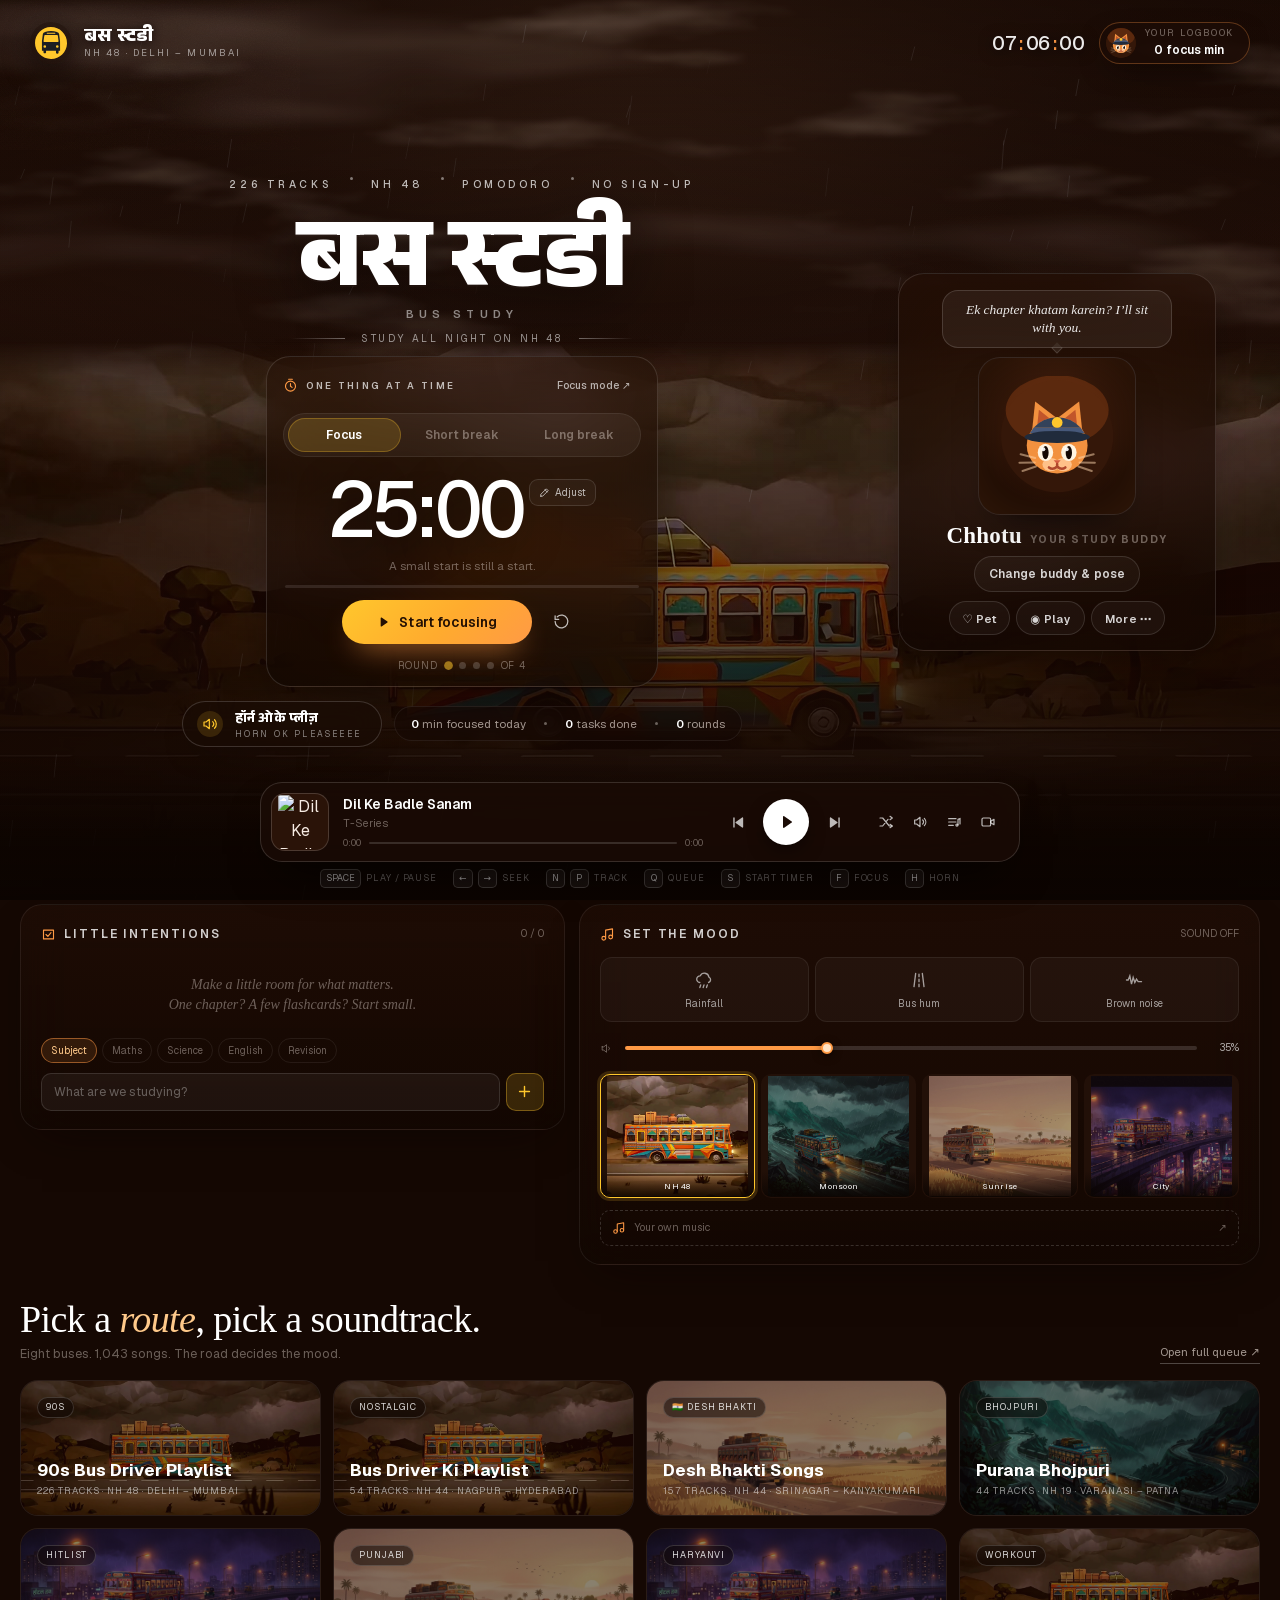
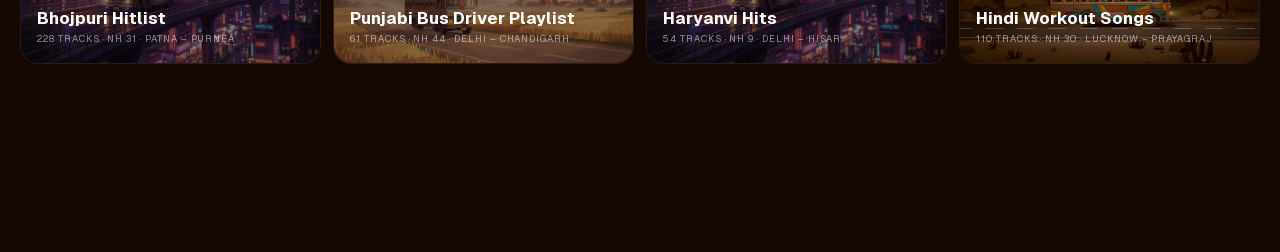
==== commit 11a107da: "Remove about section and related content Removed the about section including guides and FAQs." ====
--- a/index.html
+++ b/index.html
@@ -333,90 +333,7 @@
   </section>
 
   <!-- ======================= EXPLAINED / FAQ ======================= -->
-  <section class="sheet" id="about" aria-labelledby="aboutTitle">
-    <p class="eyebrow eyebrow--dim">A little help getting started</p>
-    <h2 id="aboutTitle" style="margin-top:8px">Your night bus, <em>explained.</em></h2>
-    <p class="lede">Bus Study is a free Pomodoro room with a night-bus window. Plan one small task, put a song on, and let the timer do the rest. No account, no streak anxiety — everything stays in your browser.</p>
-
-    <div class="guide-grid">
-      <article class="guide">
-        <p class="guide__no">01 · Start small</p>
-        <h3>How to study with a Pomodoro timer</h3>
-        <p>Pick one task, press Start focusing for 25 minutes, then take 5 minutes off. Four rounds make a full trip.</p>
-        <span class="guide__more">Read the rhythm ↓</span>
-      </article>
-      <article class="guide">
-        <p class="guide__no">02 · Find your rhythm</p>
-        <h3>25/5 or 50/10?</h3>
-        <p>Long chapters suit 50/10. Tired evenings suit 25/5. You can set any length from 1 to 180 minutes in Adjust.</p>
-        <span class="guide__more">Adjust your timer ↗</span>
-      </article>
-      <article class="guide">
-        <p class="guide__no">03 · Settle in</p>
-        <h3>Make the bus feel like yours</h3>
-        <p>Four scenes, three soft ambiences, your own music, and a cat who studies when you do.</p>
-        <span class="guide__more">Set the mood ↗</span>
-      </article>
-    </div>
-
-    <h3 style="font-family:var(--font-serif);font-weight:400;font-size:22px;margin-top:36px;color:#fff">A few things you might be wondering</h3>
-    <div class="faq-list">
-      <details class="faq">
-        <summary>How does the Bus Study timer work?</summary>
-        <div class="faq__body">Choose Focus, add a task, and press <b>Start focusing</b>. The default is 25 minutes of study followed by a 5-minute short break. After four completed focus rounds the timer prepares a 15-minute long break. Every next session starts when you choose — the timer never runs away from you.</div>
-      </details>
-      <details class="faq">
-        <summary>Can I change the focus and break lengths?</summary>
-        <div class="faq__body">Yes. Click <b>Adjust</b> beside the countdown and pick whole minutes from 1 to 180 for focus, short breaks and long breaks. Saving resets the current countdown. Your rhythm is remembered in this browser.</div>
-      </details>
-      <details class="faq">
-        <summary>Are the bus songs really working?</summary>
-        <div class="faq__body">Yes — the bottom player is a real YouTube player. Press play, pick any of the eight routes, or open the queue with <kbd>Q</kbd>. Songs stream from YouTube, so they are the original uploads (and they need an internet connection). Some videos may show ads or be unavailable in your region.</div>
-      </details>
-      <details class="faq">
-        <summary>Can I listen to my own music?</summary>
-        <div class="faq__body">Choose <b>Your own music</b> in Set the mood and pick an audio file from your device. It plays locally, loops quietly under the ambience, and is never uploaded. You will need to choose it again after a reload.</div>
-      </details>
-      <details class="faq">
-        <summary>What do the sounds do?</summary>
-        <div class="faq__body">Rainfall, bus hum and brown noise are synthesised live in your browser — no audio files, no network. Layer them with the volume slider. The horn (<kbd>H</kbd>) is synthesised too, just for fun.</div>
-      </details>
-      <details class="faq">
-        <summary>Where are my tasks, timer and settings saved?</summary>
-        <div class="faq__body">Tasks, timer lengths, buddy name, scene, sound settings and your focus totals live in <b>localStorage</b> in this browser. They never leave your device, do not sync between devices, and clearing site data removes them.</div>
-      </details>
-      <details class="faq">
-        <summary>Can I use Bus Study on my phone?</summary>
-        <div class="faq__body">Yes. The desk stacks, the player docks to the bottom, and focus mode fills the screen. Add it to your home screen for a full-screen night bus. On iOS, YouTube playback needs a tap on the play button.</div>
-      </details>
-      <details class="faq">
-        <summary>Who made this and why?</summary>
-        <div class="faq__body">Bus Study is a love letter to overnight buses, 90s Hindi cassettes and the small discipline of one chapter at a time. It was rebuilt from the spirit of <a href="https://busdriver.wtf/" target="_blank" rel="noopener">busdriver.wtf</a> with a Pomodoro room inspired by cosy study spaces. It is free and has no ads.</div>
-      </details>
-    </div>
-
-    <div class="contact-strip">
-      <div>
-        <h3>Need a human? Say beep beep.</h3>
-        <p>Questions about the timer, a song, or the road ahead — write to us.</p>
-      </div>
-      <div style="display:flex;flex-direction:column;gap:6px;align-items:flex-end">
-        <a class="mail" href="mailto:hello@busstudy.app">hello@busstudy.app</a>
-        <button class="btn btn--ghost btn--sm" type="button" data-open="logbook">Open my logbook ↗</button>
-      </div>
-    </div>
-  </section>
-
-  <footer class="site-footer">
-    <p>Bus Study · a Pomodoro room on NH 48 · built for late-night revision.</p>
-    <nav>
-      <a href="#about">Help &amp; FAQ</a>
-      <a href="playlist.html?route=90s-bus-driver-playlist">All songs</a>
-      <a href="https://busdriver.wtf/" target="_blank" rel="noopener">Original bus ↗</a>
-      <a href="mailto:hello@busstudy.app">Contact</a>
-    </nav>
-  </footer>
-</main>
+  
 
 <!-- ======================= PLAYER DOCK ======================= -->
 <div class="dock-wrap">
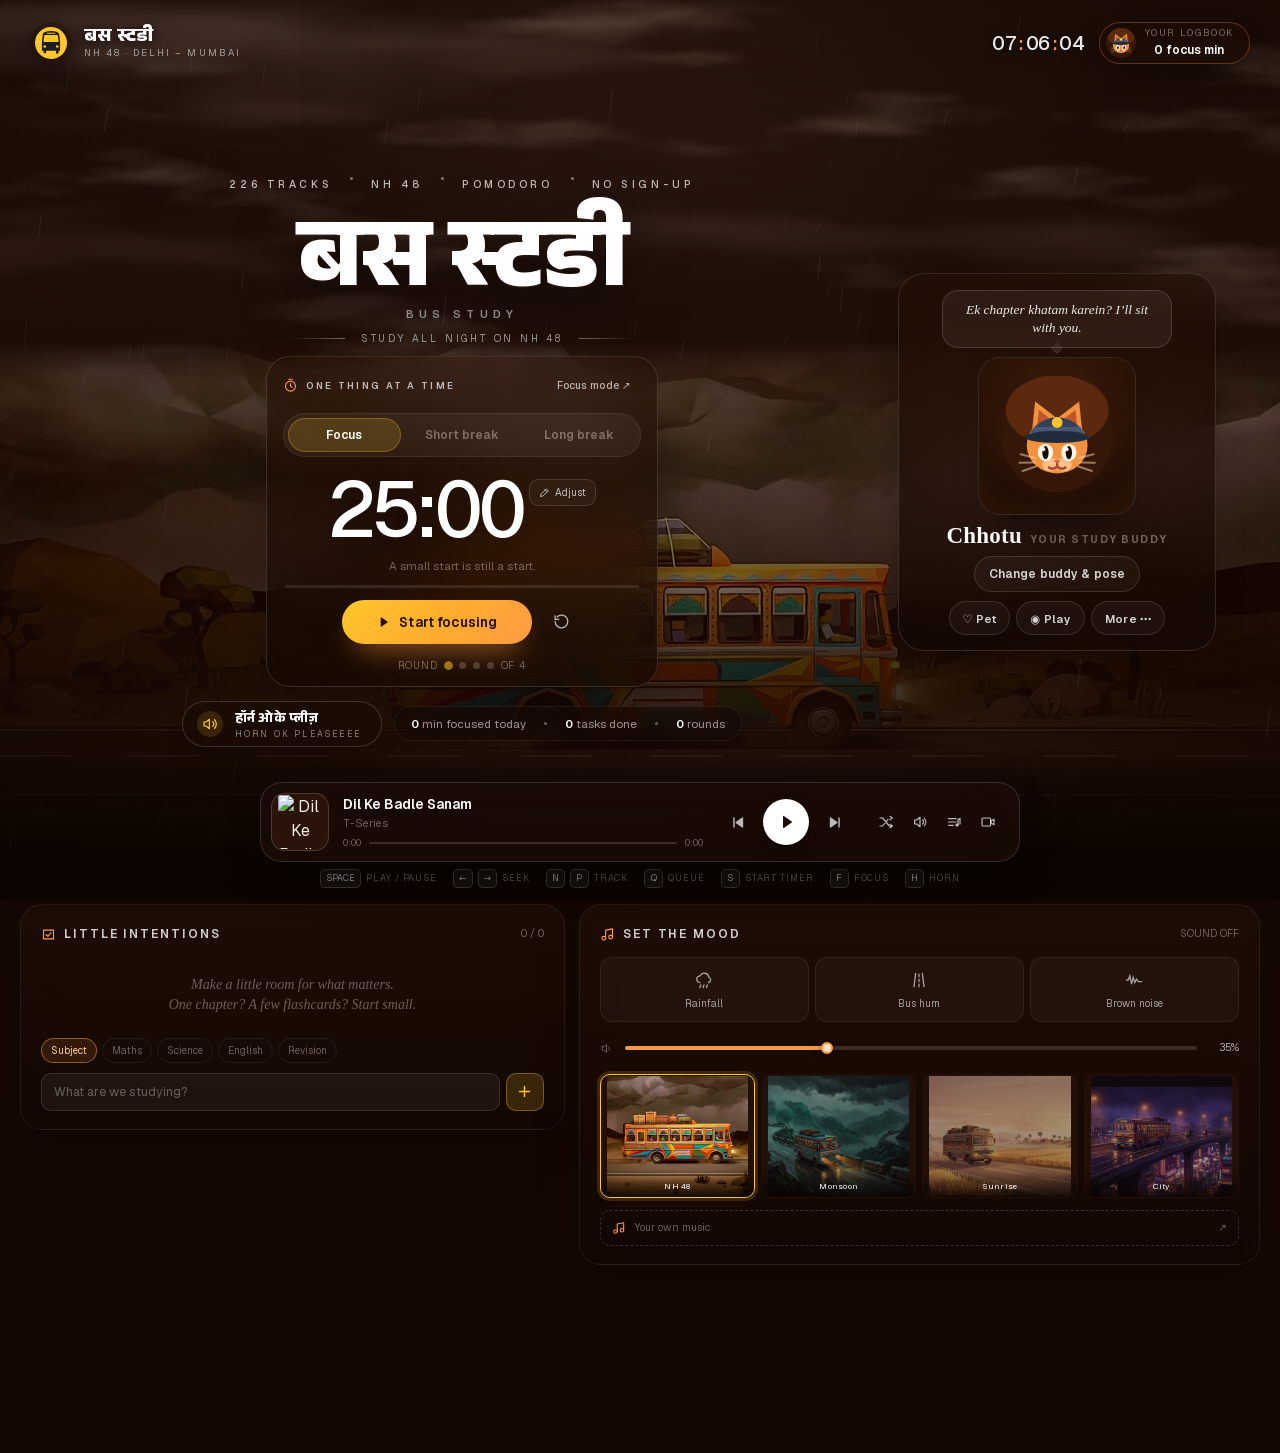
==== commit d35158ee: "Remove routes section from index.html Removed the routes section from the HTML." ====
--- a/index.html
+++ b/index.html
@@ -321,16 +321,7 @@
   </section>
 
   <!-- ======================= ROUTES ======================= -->
-  <section class="routes" aria-labelledby="routesTitle">
-    <div class="section-head">
-      <div>
-        <h2 id="routesTitle">Pick a <em>route</em>, pick a soundtrack.</h2>
-        <p>Eight buses. 1,043 songs. The road decides the mood.</p>
-      </div>
-      <a class="see-all" href="playlist.html?route=90s-bus-driver-playlist">Open full queue ↗</a>
-    </div>
-    <div class="route-grid" id="routeGrid"></div>
-  </section>
+  
 
   <!-- ======================= EXPLAINED / FAQ ======================= -->
   
